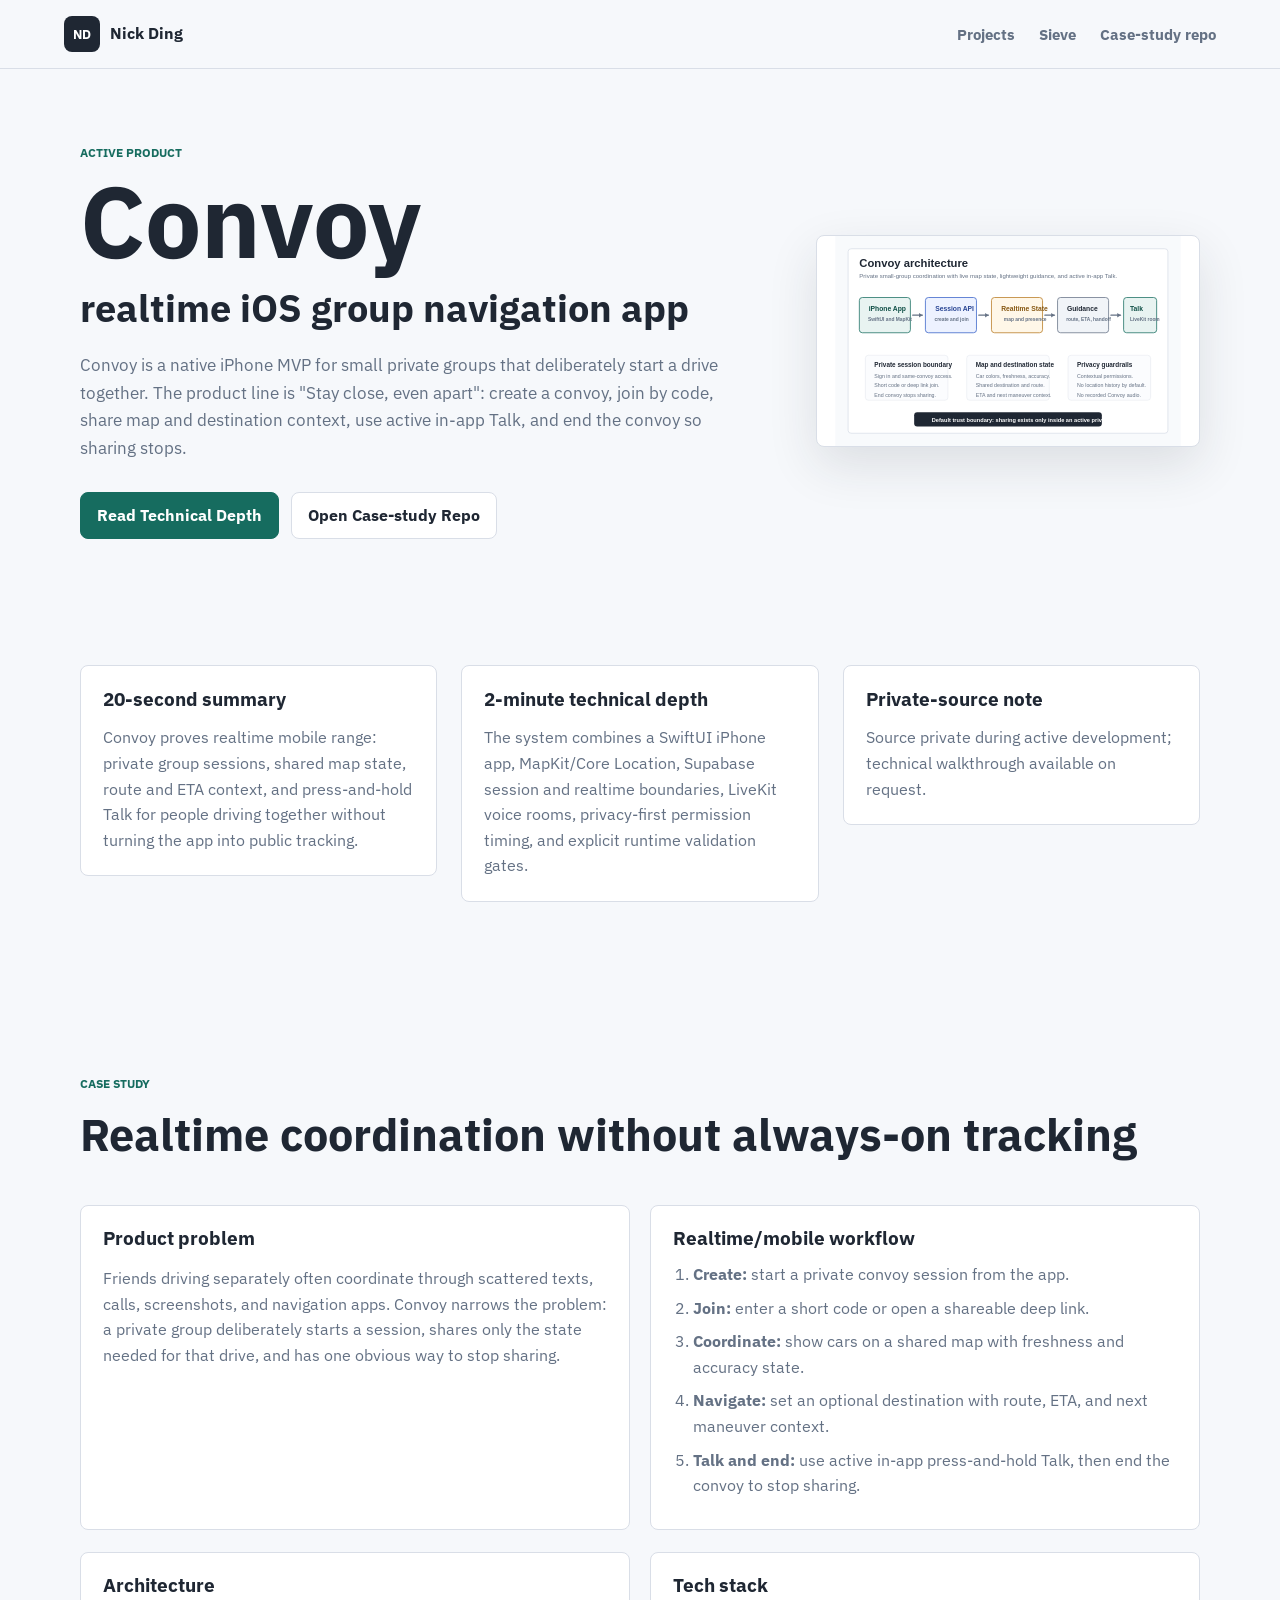
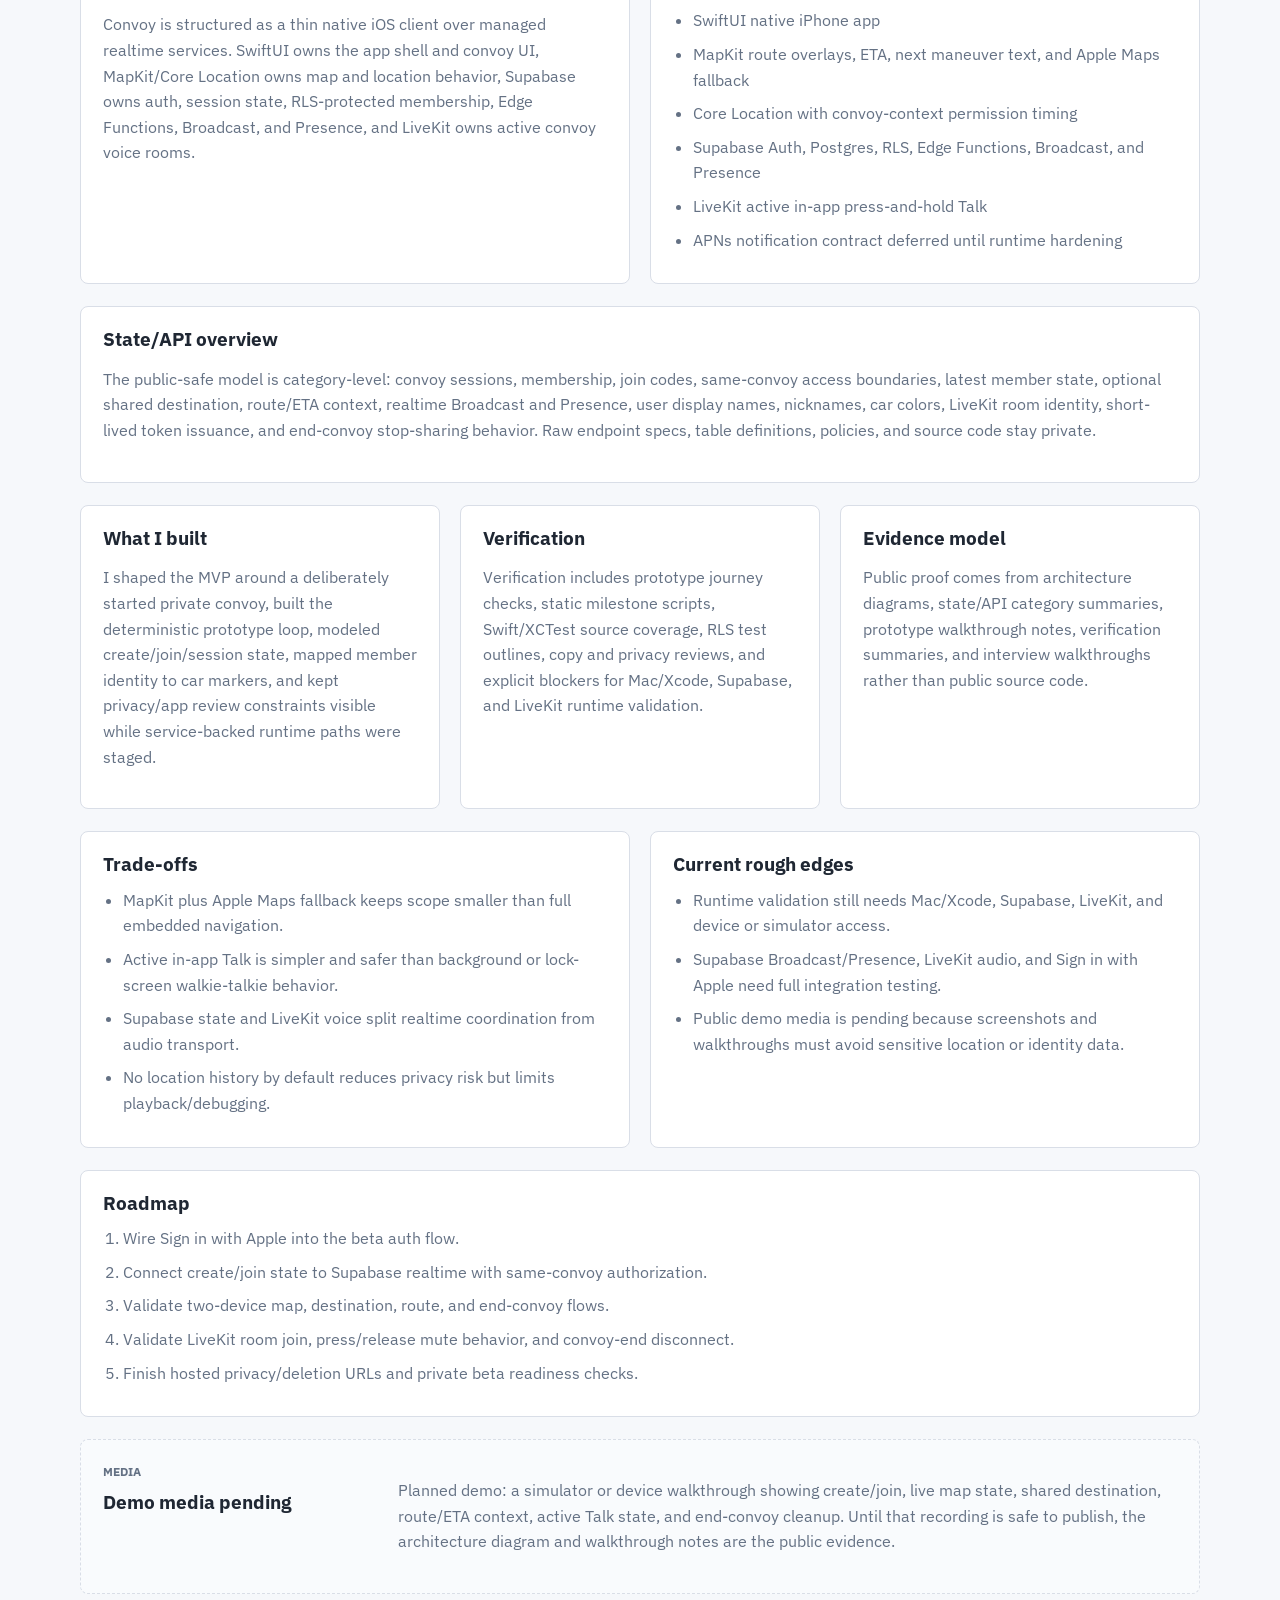
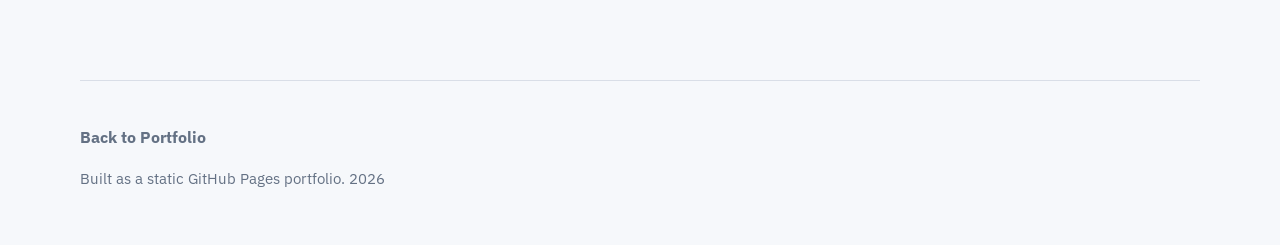
==== projects/convoy.html @ 4069b1a3 "docs: publish portfolio site" ====
<!doctype html>
<html lang="en">
  <head>
    <meta charset="utf-8">
    <meta name="viewport" content="width=device-width, initial-scale=1">
    <title>Convoy | Nick Ding</title>
    <meta
      name="description"
      content="Convoy case study: a realtime iOS group navigation app by Nick Ding."
    >
    <meta name="theme-color" content="#f6f8fb">
    <link rel="preconnect" href="https://fonts.googleapis.com">
    <link rel="preconnect" href="https://fonts.gstatic.com" crossorigin>
    <link href="https://fonts.googleapis.com/css2?family=IBM+Plex+Sans:wght@400;500;600;700;800&display=swap" rel="stylesheet">
    <link rel="stylesheet" href="../assets/styles.css">
  </head>
  <body>
    <a class="skip-link" href="#main-content">Skip to Main Content</a>
    <header class="site-header">
      <a class="brand" href="../index.html" aria-label="Nick Ding home">
        <span class="brand-mark">ND</span>
        <span>Nick Ding</span>
      </a>
      <nav class="site-nav" aria-label="Primary">
        <a href="../index.html#projects">Projects</a>
        <a href="sieve.html">Sieve</a>
        <a href="https://github.com/StickKB/convoy-readme">Case-study repo</a>
      </nav>
    </header>

    <main id="main-content">
      <section class="project-hero">
        <div>
          <p class="eyebrow">Active product</p>
          <h1>Convoy</h1>
          <p class="positioning">realtime iOS group navigation app</p>
          <p class="summary">
            Convoy is a native iPhone MVP for small private groups that deliberately
            start a drive together. The product line is "Stay close, even apart":
            create a convoy, join by code, share map and destination context, use
            active in-app Talk, and end the convoy so sharing stops.
          </p>
          <div class="intro-actions" aria-label="Convoy actions">
            <a class="button primary" href="#technical-depth">Read Technical Depth</a>
            <a class="button secondary" href="https://github.com/StickKB/convoy-readme">Open Case-study Repo</a>
          </div>
        </div>
        <img class="hero-diagram" src="../assets/convoy-architecture.svg" width="920" height="560" fetchpriority="high" alt="Convoy architecture diagram showing iPhone client, session backend, realtime state, MapKit guidance, LiveKit Talk, and privacy guardrails.">
      </section>

      <section class="section detail-grid" aria-label="Convoy overview">
        <article>
          <h2>20-second summary</h2>
          <p>
            Convoy proves realtime mobile range: private group sessions, shared map
            state, route and ETA context, and press-and-hold Talk for people driving
            together without turning the app into public tracking.
          </p>
        </article>
        <article>
          <h2>2-minute technical depth</h2>
          <p>
            The system combines a SwiftUI iPhone app, MapKit/Core Location,
            Supabase session and realtime boundaries, LiveKit voice rooms,
            privacy-first permission timing, and explicit runtime validation gates.
          </p>
        </article>
        <article>
          <h2>Private-source note</h2>
          <p>
            Source private during active development; technical walkthrough available on request.
          </p>
        </article>
      </section>

      <section id="technical-depth" class="section case-study" aria-labelledby="depth-title">
        <div class="section-heading">
          <p class="eyebrow">Case Study</p>
          <h2 id="depth-title">Realtime coordination without always-on tracking</h2>
        </div>

        <div class="case-grid two-column">
          <article class="case-panel">
            <h3>Product problem</h3>
            <p>
              Friends driving separately often coordinate through scattered texts,
              calls, screenshots, and navigation apps. Convoy narrows the problem:
              a private group deliberately starts a session, shares only the state
              needed for that drive, and has one obvious way to stop sharing.
            </p>
          </article>

          <article class="case-panel">
            <h3>Realtime/mobile workflow</h3>
            <ol class="step-list">
              <li><strong>Create:</strong> start a private convoy session from the app.</li>
              <li><strong>Join:</strong> enter a short code or open a shareable deep link.</li>
              <li><strong>Coordinate:</strong> show cars on a shared map with freshness and accuracy state.</li>
              <li><strong>Navigate:</strong> set an optional destination with route, ETA, and next maneuver context.</li>
              <li><strong>Talk and end:</strong> use active in-app press-and-hold Talk, then end the convoy to stop sharing.</li>
            </ol>
          </article>
        </div>

        <div class="case-grid two-column">
          <article class="case-panel">
            <h3>Architecture</h3>
            <p>
              Convoy is structured as a thin native iOS client over managed realtime
              services. SwiftUI owns the app shell and convoy UI, MapKit/Core
              Location owns map and location behavior, Supabase owns auth, session
              state, RLS-protected membership, Edge Functions, Broadcast, and
              Presence, and LiveKit owns active convoy voice rooms.
            </p>
          </article>

          <article class="case-panel">
            <h3>Tech stack</h3>
            <ul class="compact-list">
              <li>SwiftUI native iPhone app</li>
              <li>MapKit route overlays, ETA, next maneuver text, and Apple Maps fallback</li>
              <li>Core Location with convoy-context permission timing</li>
              <li>Supabase Auth, Postgres, RLS, Edge Functions, Broadcast, and Presence</li>
              <li>LiveKit active in-app press-and-hold Talk</li>
              <li>APNs notification contract deferred until runtime hardening</li>
            </ul>
          </article>
        </div>

        <article class="case-panel wide-panel">
          <h3>State/API overview</h3>
          <p>
            The public-safe model is category-level: convoy sessions, membership,
            join codes, same-convoy access boundaries, latest member state, optional
            shared destination, route/ETA context, realtime Broadcast and Presence,
            user display names, nicknames, car colors, LiveKit room identity,
            short-lived token issuance, and end-convoy stop-sharing behavior. Raw
            endpoint specs, table definitions, policies, and source code stay private.
          </p>
        </article>

        <div class="case-grid three-column">
          <article class="case-panel">
            <h3>What I built</h3>
            <p>
              I shaped the MVP around a deliberately started private convoy, built
              the deterministic prototype loop, modeled create/join/session state,
              mapped member identity to car markers, and kept privacy/app review
              constraints visible while service-backed runtime paths were staged.
            </p>
          </article>

          <article class="case-panel">
            <h3>Verification</h3>
            <p>
              Verification includes prototype journey checks, static milestone
              scripts, Swift/XCTest source coverage, RLS test outlines, copy and
              privacy reviews, and explicit blockers for Mac/Xcode, Supabase, and
              LiveKit runtime validation.
            </p>
          </article>

          <article class="case-panel">
            <h3>Evidence model</h3>
            <p>
              Public proof comes from architecture diagrams, state/API category
              summaries, prototype walkthrough notes, verification summaries, and
              interview walkthroughs rather than public source code.
            </p>
          </article>
        </div>

        <div class="case-grid two-column">
          <article class="case-panel">
            <h3>Trade-offs</h3>
            <ul class="compact-list">
              <li>MapKit plus Apple Maps fallback keeps scope smaller than full embedded navigation.</li>
              <li>Active in-app Talk is simpler and safer than background or lock-screen walkie-talkie behavior.</li>
              <li>Supabase state and LiveKit voice split realtime coordination from audio transport.</li>
              <li>No location history by default reduces privacy risk but limits playback/debugging.</li>
            </ul>
          </article>

          <article class="case-panel">
            <h3>Current rough edges</h3>
            <ul class="compact-list">
              <li>Runtime validation still needs Mac/Xcode, Supabase, LiveKit, and device or simulator access.</li>
              <li>Supabase Broadcast/Presence, LiveKit audio, and Sign in with Apple need full integration testing.</li>
              <li>Public demo media is pending because screenshots and walkthroughs must avoid sensitive location or identity data.</li>
            </ul>
          </article>
        </div>

        <article class="case-panel wide-panel">
          <h3>Roadmap</h3>
          <ol class="roadmap-list">
            <li>Wire Sign in with Apple into the beta auth flow.</li>
            <li>Connect create/join state to Supabase realtime with same-convoy authorization.</li>
            <li>Validate two-device map, destination, route, and end-convoy flows.</li>
            <li>Validate LiveKit room join, press/release mute behavior, and convoy-end disconnect.</li>
            <li>Finish hosted privacy/deletion URLs and private beta readiness checks.</li>
          </ol>
        </article>

        <article class="media-placeholder" aria-labelledby="convoy-media-title">
          <div>
            <p class="eyebrow">Media</p>
            <h3 id="convoy-media-title">Demo media pending</h3>
          </div>
          <p>
            Planned demo: a simulator or device walkthrough showing create/join,
            live map state, shared destination, route/ETA context, active Talk state,
            and end-convoy cleanup. Until that recording is safe to publish, the
            architecture diagram and walkthrough notes are the public evidence.
          </p>
        </article>
      </section>
    </main>

    <footer class="site-footer">
      <p><a class="text-link" href="../index.html">Back to Portfolio</a></p>
      <p class="footer-meta">Built as a static GitHub Pages portfolio. <span data-year></span></p>
    </footer>

    <script src="../assets/site.js"></script>
  </body>
</html>
---- assets/styles.css ----
:root {
  color-scheme: light;
  --ink: #1f2733;
  --muted: #647184;
  --line: #d9dee7;
  --panel: #ffffff;
  --surface: #f6f8fb;
  --accent: #166c5f;
  --accent-strong: #0e4e45;
  --finance: #b7791f;
  --ai: #355fc7;
  --shadow: 0 18px 50px rgba(31, 39, 51, 0.12);
}

* {
  box-sizing: border-box;
}

html {
  scroll-behavior: smooth;
  -webkit-text-size-adjust: 100%;
}

body {
  margin: 0;
  background: var(--surface);
  color: var(--ink);
  font-family:
    "IBM Plex Sans", Inter, ui-sans-serif, system-ui, -apple-system, BlinkMacSystemFont, "Segoe UI",
    sans-serif;
  line-height: 1.6;
  -webkit-tap-highlight-color: rgba(22, 108, 95, 0.18);
}

a {
  color: inherit;
  cursor: pointer;
  touch-action: manipulation;
}

img {
  display: block;
  max-width: 100%;
  height: auto;
}

.skip-link {
  position: fixed;
  top: 12px;
  left: 12px;
  z-index: 20;
  transform: translateY(-160%);
  padding: 10px 14px;
  background: var(--ink);
  color: #ffffff;
  border-radius: 8px;
  font-weight: 800;
  text-decoration: none;
}

.skip-link:focus-visible {
  transform: translateY(0);
}

:focus-visible {
  outline: 3px solid var(--accent);
  outline-offset: 4px;
}

[id] {
  scroll-margin-top: 96px;
}

.site-header {
  position: sticky;
  top: 0;
  z-index: 5;
  display: flex;
  align-items: center;
  justify-content: space-between;
  gap: 24px;
  padding: 16px clamp(20px, 5vw, 64px);
  background: rgba(246, 248, 251, 0.92);
  border-bottom: 1px solid var(--line);
  backdrop-filter: blur(14px);
}

.brand {
  display: inline-flex;
  align-items: center;
  gap: 10px;
  font-weight: 800;
  text-decoration: none;
}

.brand-mark {
  display: grid;
  place-items: center;
  width: 36px;
  height: 36px;
  border-radius: 8px;
  background: var(--ink);
  color: #ffffff;
  font-size: 0.82rem;
  letter-spacing: 0;
}

.site-nav {
  display: flex;
  align-items: center;
  gap: clamp(12px, 3vw, 24px);
  color: var(--muted);
  font-size: 0.95rem;
}

.site-nav a,
.text-link {
  text-decoration: none;
  font-weight: 700;
}

.site-nav a:hover,
.text-link:hover,
.button.secondary:hover {
  color: var(--accent);
}

main {
  width: min(1120px, calc(100% - 32px));
  margin: 0 auto;
}

.intro,
.project-hero {
  display: grid;
  grid-template-columns: minmax(0, 1.4fr) minmax(280px, 0.8fr);
  gap: clamp(28px, 5vw, 64px);
  align-items: center;
  padding: clamp(42px, 7vw, 74px) 0 clamp(34px, 6vw, 58px);
}

.project-hero {
  min-height: auto;
  padding-bottom: 40px;
}

.eyebrow {
  margin: 0 0 10px;
  color: var(--accent);
  font-size: 0.78rem;
  font-weight: 800;
  letter-spacing: 0;
  text-transform: uppercase;
}

h1,
h2,
h3,
p {
  overflow-wrap: anywhere;
}

h1 {
  margin: 0;
  font-size: clamp(3rem, 8vw, 6.25rem);
  line-height: 0.95;
  letter-spacing: 0;
  text-wrap: balance;
}

h2 {
  margin: 0;
  font-size: clamp(1.7rem, 3.5vw, 2.8rem);
  line-height: 1.1;
  letter-spacing: 0;
  text-wrap: balance;
}

h3 {
  margin: 12px 0 4px;
  font-size: 1.7rem;
  line-height: 1.15;
  letter-spacing: 0;
}

.positioning {
  max-width: 780px;
  margin: 18px 0 0;
  font-size: clamp(1.35rem, 3vw, 2.35rem);
  line-height: 1.15;
  font-weight: 780;
}

.summary {
  max-width: 760px;
  margin: 22px 0 0;
  color: var(--muted);
  font-size: 1.08rem;
  text-wrap: pretty;
}

.intro-actions {
  display: flex;
  flex-wrap: wrap;
  gap: 12px;
  margin-top: 30px;
}

.button {
  display: inline-flex;
  align-items: center;
  justify-content: center;
  min-height: 44px;
  padding: 10px 16px;
  border: 1px solid var(--line);
  border-radius: 8px;
  text-decoration: none;
  font-weight: 800;
  transition:
    background-color 180ms ease,
    border-color 180ms ease,
    color 180ms ease,
    box-shadow 180ms ease;
}

.button.primary {
  background: var(--accent);
  border-color: var(--accent);
  color: #ffffff;
}

.button.primary:hover {
  background: var(--accent-strong);
}

.button.secondary {
  background: #ffffff;
}

.button.secondary:hover {
  border-color: var(--accent);
  box-shadow: 0 8px 20px rgba(31, 39, 51, 0.08);
}

.signal-panel {
  display: grid;
  gap: 14px;
  padding: 18px;
  background: var(--panel);
  border: 1px solid var(--line);
  border-radius: 8px;
  box-shadow: var(--shadow);
}

.signal-panel > div {
  padding: 16px;
  border: 1px solid var(--line);
  border-radius: 8px;
  background: #fbfcfe;
}

.metric {
  display: block;
  font-size: 2rem;
  font-weight: 850;
  line-height: 1;
  font-variant-numeric: tabular-nums;
}

.metric-label {
  display: block;
  margin-top: 6px;
  color: var(--muted);
  font-weight: 700;
}

.section {
  padding: clamp(48px, 8vw, 86px) 0;
}

.section-heading {
  display: grid;
  gap: 6px;
  margin-bottom: 24px;
}

.project-grid {
  display: grid;
  grid-template-columns: repeat(2, minmax(0, 1fr));
  gap: 20px;
}

.project-card {
  overflow: hidden;
  background: var(--panel);
  border: 1px solid var(--line);
  border-radius: 8px;
  box-shadow: 0 12px 32px rgba(31, 39, 51, 0.08);
}

.project-media {
  min-height: 245px;
  display: grid;
  place-items: center;
  padding: 20px;
  background: #eef3f4;
  border-bottom: 1px solid var(--line);
}

.project-media img,
.hero-diagram {
  aspect-ratio: 760 / 420;
}

.project-body {
  padding: 22px;
}

.status-row {
  display: flex;
  flex-wrap: wrap;
  gap: 8px;
  align-items: center;
  color: var(--muted);
  font-size: 0.86rem;
  font-weight: 800;
}

.status {
  color: var(--accent-strong);
}

.project-tagline {
  margin: 0 0 12px;
  color: var(--muted);
  font-weight: 750;
}

.project-body p:not(.project-tagline) {
  margin: 0 0 18px;
  color: var(--muted);
}

.proof-strip,
.detail-grid {
  display: grid;
  grid-template-columns: 0.9fr 1.1fr;
  gap: 24px;
  align-items: start;
}

.proof-list,
.detail-grid article {
  margin: 0;
  padding: 22px;
  background: var(--panel);
  border: 1px solid var(--line);
  border-radius: 8px;
}

.proof-list {
  display: grid;
  grid-template-columns: repeat(2, minmax(0, 1fr));
  gap: 10px 24px;
  list-style-position: inside;
}

.detail-grid {
  grid-template-columns: repeat(3, minmax(0, 1fr));
}

.detail-grid h2 {
  font-size: 1.2rem;
}

.detail-grid p {
  margin-bottom: 0;
  color: var(--muted);
}

.case-study {
  display: grid;
  gap: 22px;
}

.case-grid {
  display: grid;
  gap: 20px;
}

.case-grid.two-column {
  grid-template-columns: repeat(2, minmax(0, 1fr));
}

.case-grid.three-column {
  grid-template-columns: repeat(3, minmax(0, 1fr));
}

.case-panel,
.media-placeholder {
  padding: 22px;
  background: var(--panel);
  border: 1px solid var(--line);
  border-radius: 8px;
}

.case-panel h3,
.media-placeholder h3 {
  margin-top: 0;
  font-size: 1.18rem;
}

.case-panel p,
.media-placeholder p,
.compact-list,
.step-list,
.roadmap-list {
  color: var(--muted);
}

.wide-panel {
  max-width: none;
}

.compact-list,
.step-list,
.roadmap-list {
  margin: 12px 0 0;
  padding-left: 20px;
}

.compact-list li,
.step-list li,
.roadmap-list li {
  margin: 8px 0;
}

.media-placeholder {
  display: grid;
  grid-template-columns: minmax(160px, 0.35fr) minmax(0, 1fr);
  gap: 22px;
  align-items: start;
  background: #f9fbfd;
  border-style: dashed;
}

.hero-diagram {
  width: 100%;
  background: #ffffff;
  border: 1px solid var(--line);
  border-radius: 8px;
  box-shadow: var(--shadow);
}

.site-footer {
  width: min(1120px, calc(100% - 32px));
  margin: 0 auto;
  padding: 28px 0 40px;
  color: var(--muted);
  border-top: 1px solid var(--line);
}

.footer-meta {
  margin-top: 4px;
  font-size: 0.92rem;
}

@media (max-width: 820px) {
  .site-header {
    align-items: flex-start;
    flex-direction: column;
  }

  .site-nav {
    width: 100%;
    justify-content: space-between;
  }

  .intro,
  .project-hero,
  .proof-strip,
  .detail-grid,
  .case-grid.two-column,
  .case-grid.three-column,
  .media-placeholder,
  .project-grid {
    grid-template-columns: 1fr;
  }

  .signal-panel {
    display: none;
  }

  .proof-list {
    grid-template-columns: 1fr;
  }
}

@media (max-width: 460px) {
  main,
  .site-footer {
    width: min(100% - 24px, 1120px);
  }

  .site-nav {
    flex-wrap: wrap;
    justify-content: flex-start;
  }

  .button {
    width: 100%;
  }
}

@media (prefers-reduced-motion: reduce) {
  html {
    scroll-behavior: auto;
  }

  *,
  *::before,
  *::after {
    animation-duration: 0.01ms !important;
    animation-iteration-count: 1 !important;
    scroll-behavior: auto !important;
    transition-duration: 0.01ms !important;
  }
}
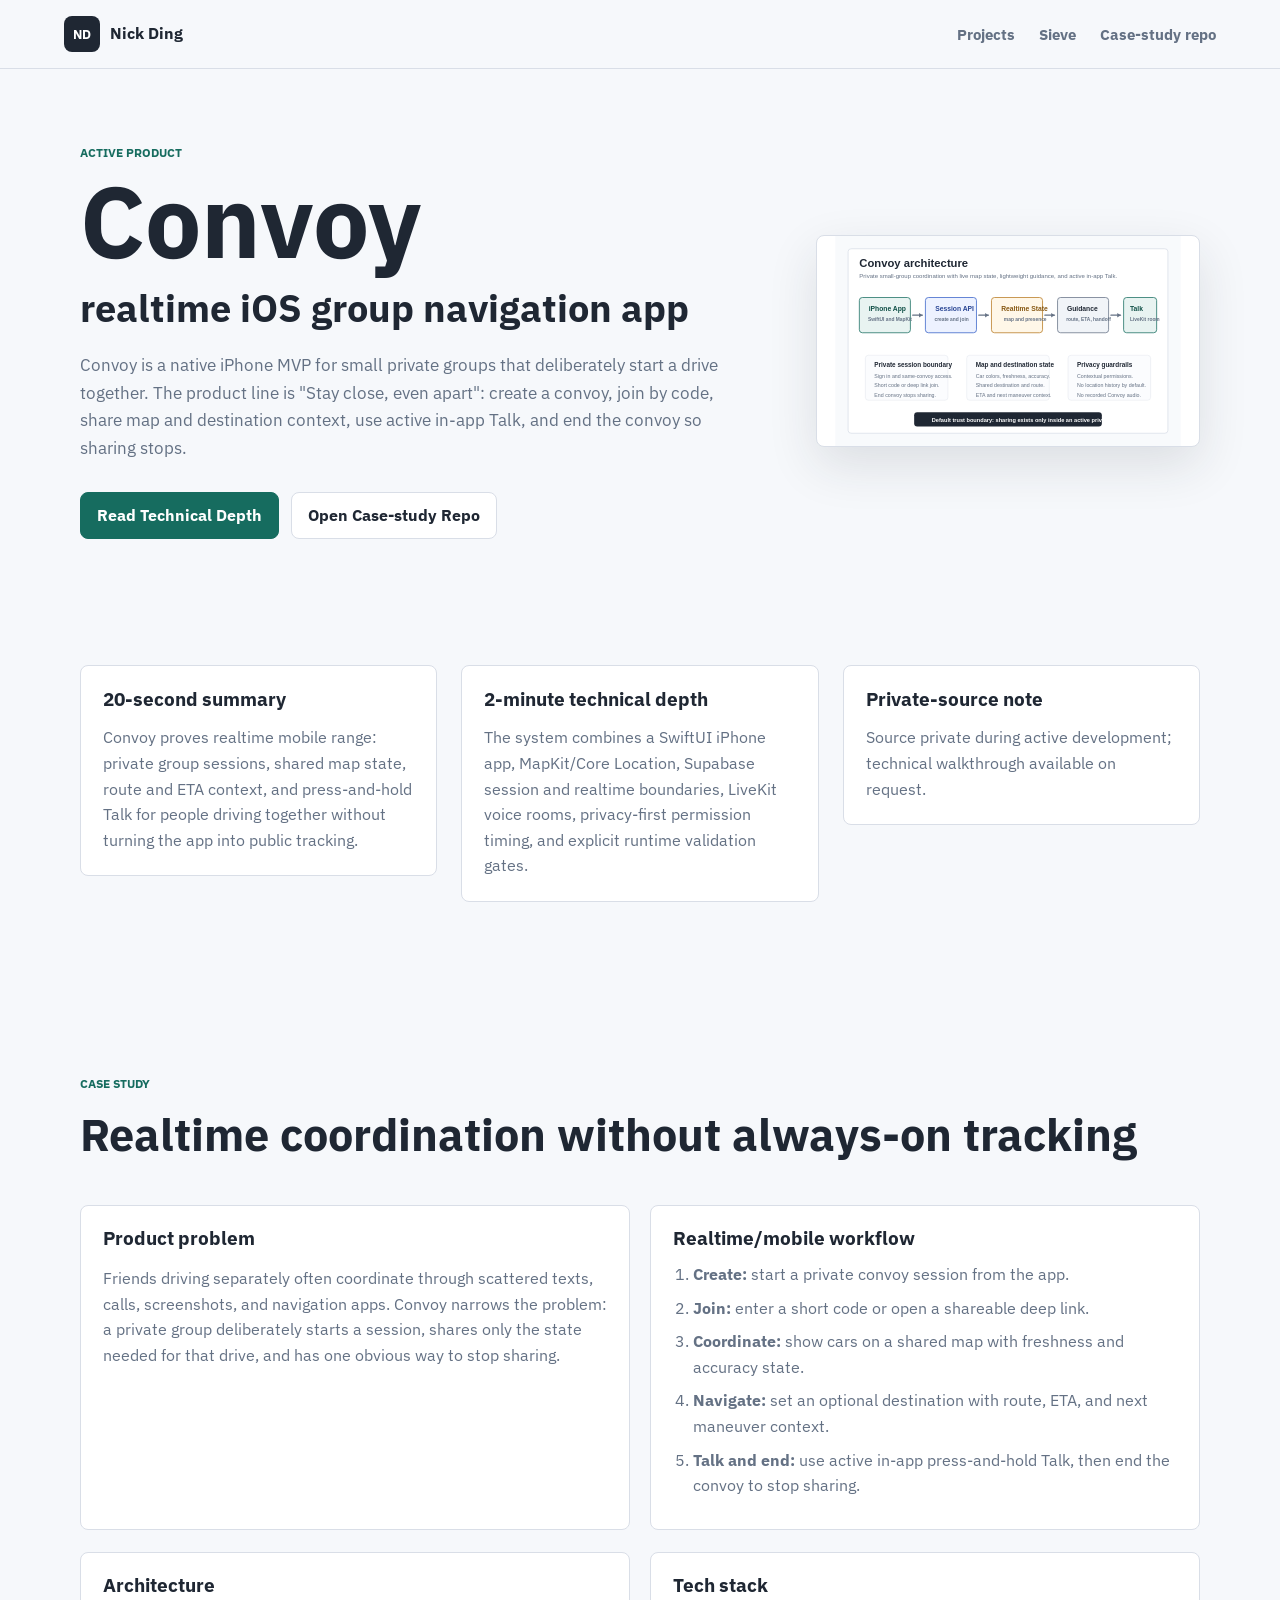
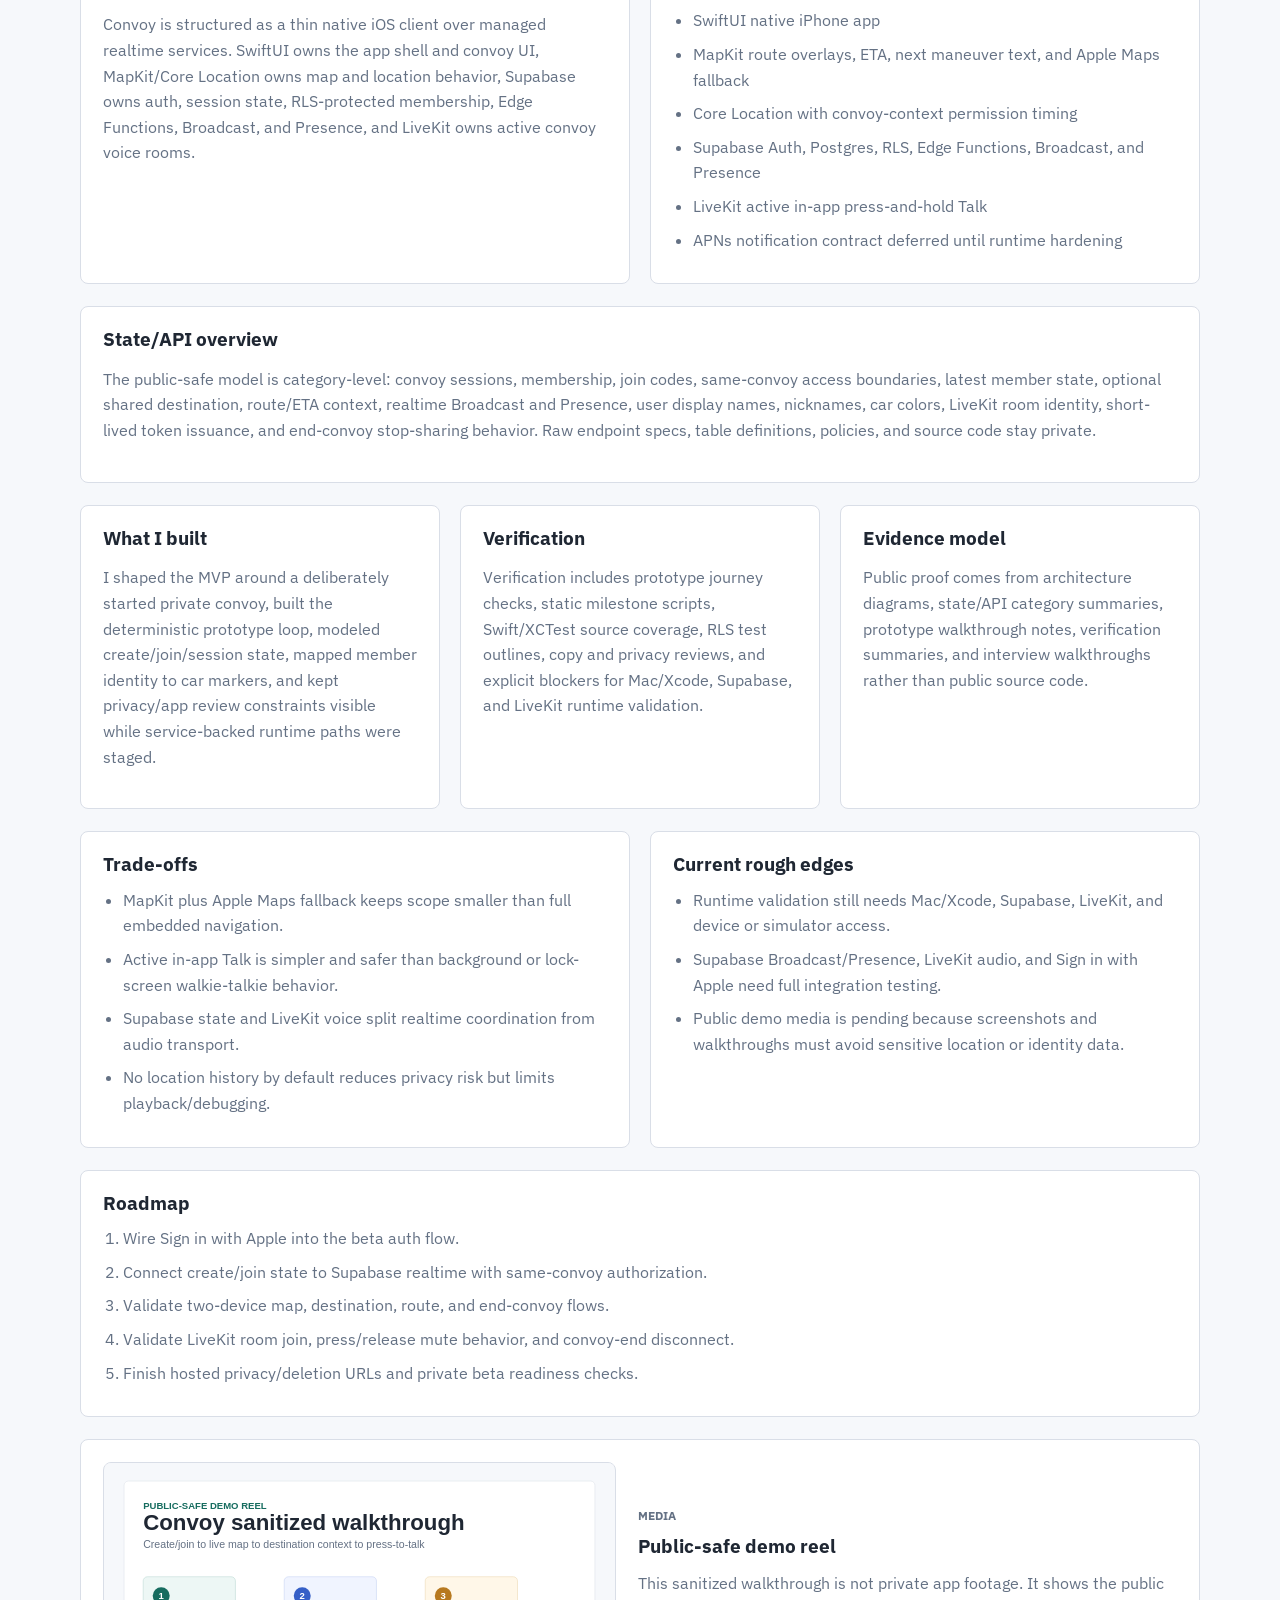
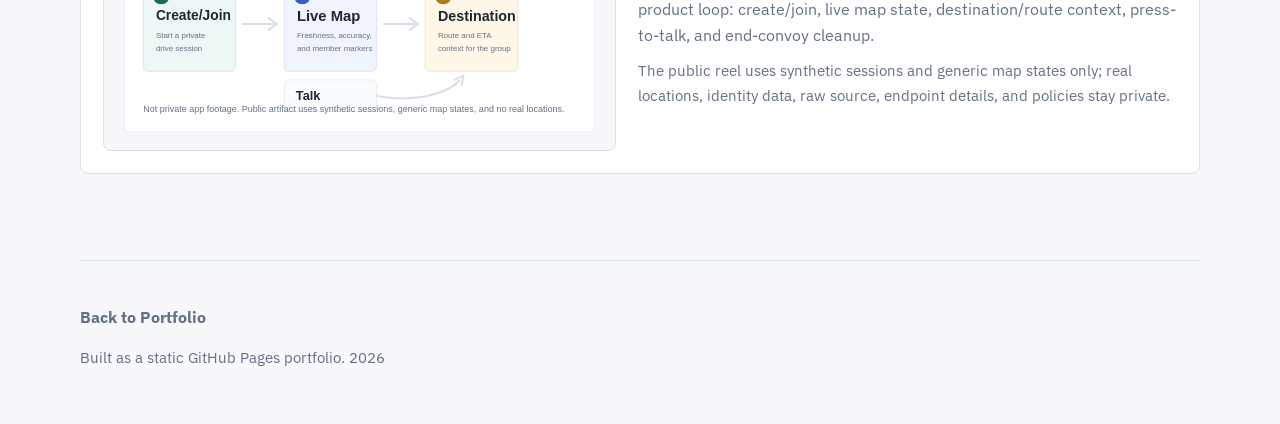
==== commit a5e47da1: "docs: add sanitized demo media" ====
--- a/projects/convoy.html
+++ b/projects/convoy.html
@@ -202,17 +202,24 @@
           </ol>
         </article>
 
-        <article class="media-placeholder" aria-labelledby="convoy-media-title">
-          <div>
+        <article class="media-placeholder media-reel" aria-labelledby="convoy-media-title">
+          <div class="media-reel-visual">
+            <img src="../assets/media/convoy-demo-reel.svg" width="960" height="540" loading="lazy" alt="Convoy sanitized walkthrough storyboard showing create/join, live map, destination/route context, and press-to-talk.">
+          </div>
+          <div class="media-reel-content">
             <p class="eyebrow">Media</p>
-            <h3 id="convoy-media-title">Demo media pending</h3>
+            <h3 id="convoy-media-title">Public-safe demo reel</h3>
+            <p>
+              This sanitized walkthrough is not private app footage. It shows the
+              public product loop: create/join, live map state, destination/route
+              context, press-to-talk, and end-convoy cleanup.
+            </p>
+            <p class="media-note">
+              The public reel uses synthetic sessions and generic map states only;
+              real locations, identity data, raw source, endpoint details, and
+              policies stay private.
+            </p>
           </div>
-          <p>
-            Planned demo: a simulator or device walkthrough showing create/join,
-            live map state, shared destination, route/ETA context, active Talk state,
-            and end-convoy cleanup. Until that recording is safe to publish, the
-            architecture diagram and walkthrough notes are the public evidence.
-          </p>
         </article>
       </section>
     </main>
--- a/assets/styles.css
+++ b/assets/styles.css
@@ -444,6 +444,35 @@
   border-style: dashed;
 }
 
+.media-reel {
+  grid-template-columns: minmax(260px, 0.95fr) minmax(0, 1fr);
+  align-items: center;
+  background: #ffffff;
+  border-style: solid;
+}
+
+.media-reel-visual img {
+  width: 100%;
+  aspect-ratio: 16 / 9;
+  object-fit: contain;
+  background: #f6f8fb;
+  border: 1px solid var(--line);
+  border-radius: 8px;
+}
+
+.media-reel-content {
+  display: grid;
+  gap: 10px;
+}
+
+.media-reel-content p {
+  margin: 0;
+}
+
+.media-note {
+  font-size: 0.95rem;
+}
+
 .hero-diagram {
   width: 100%;
   background: #ffffff;
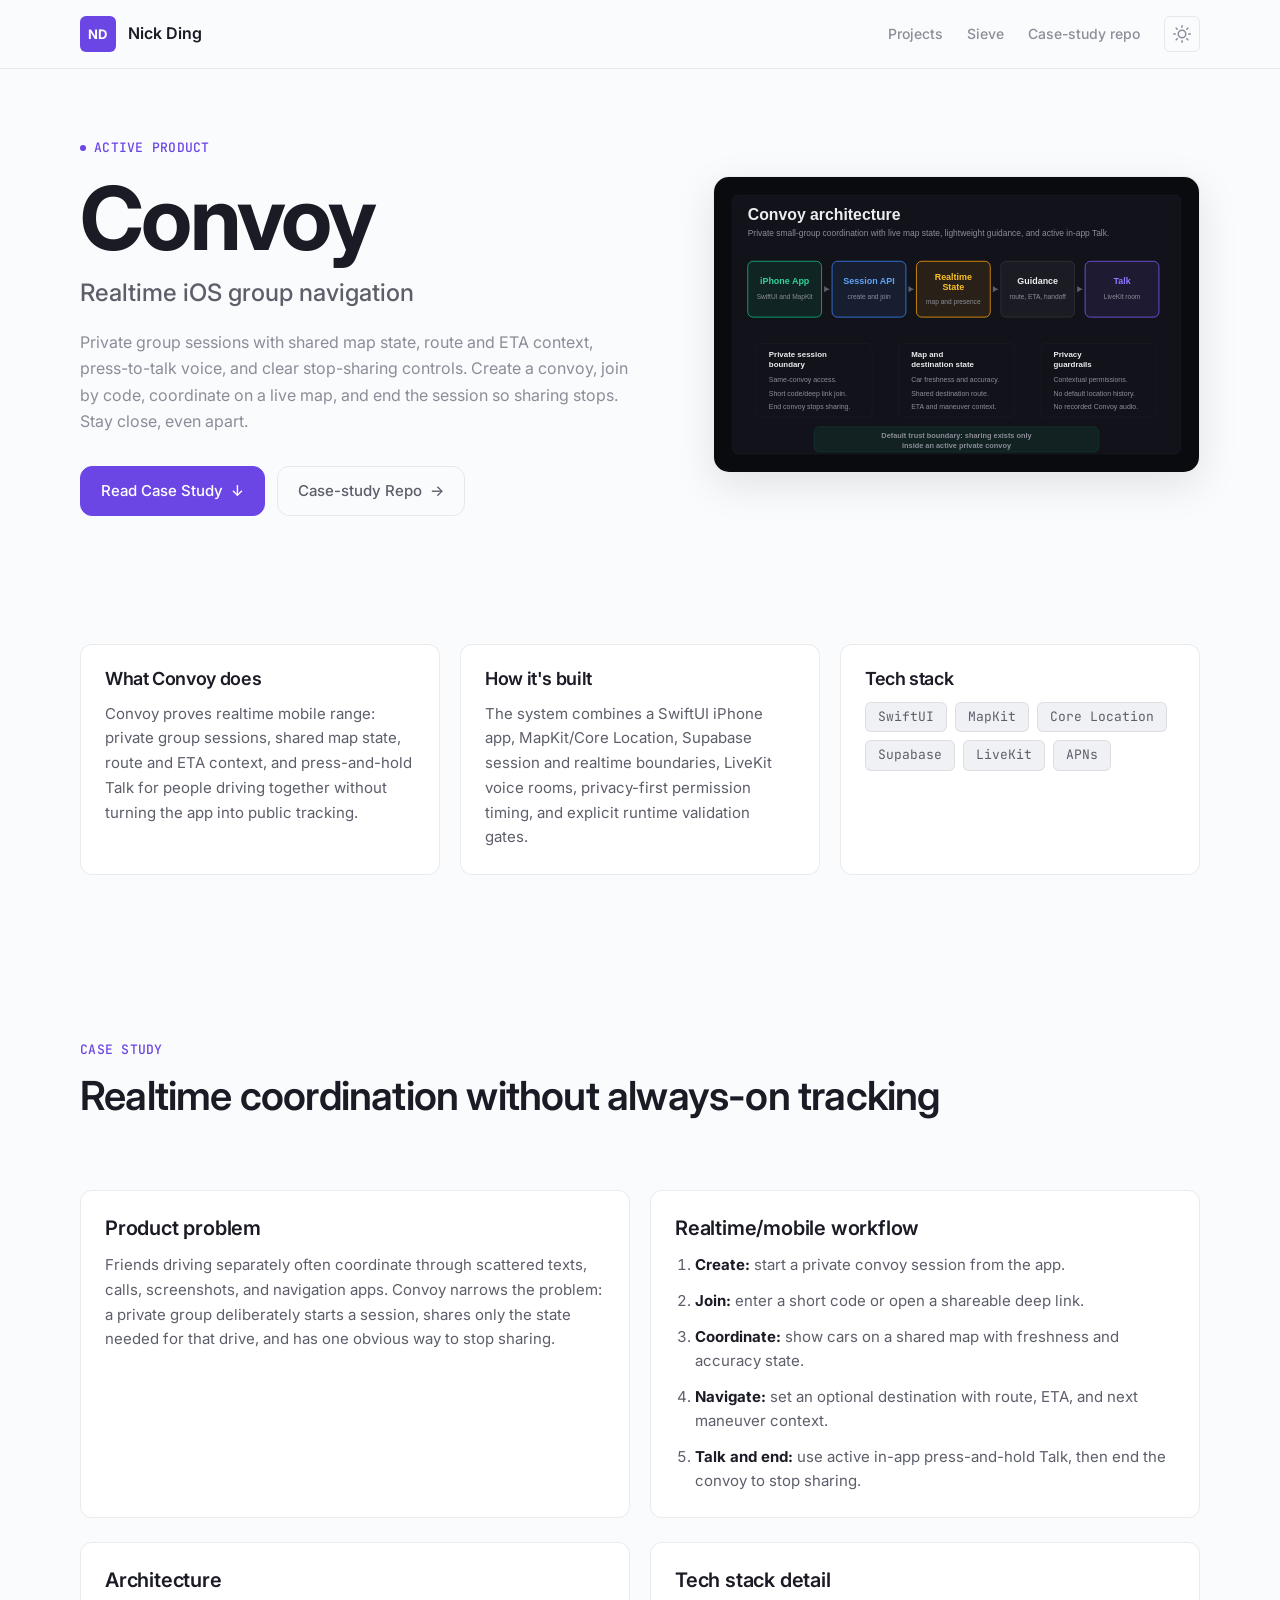
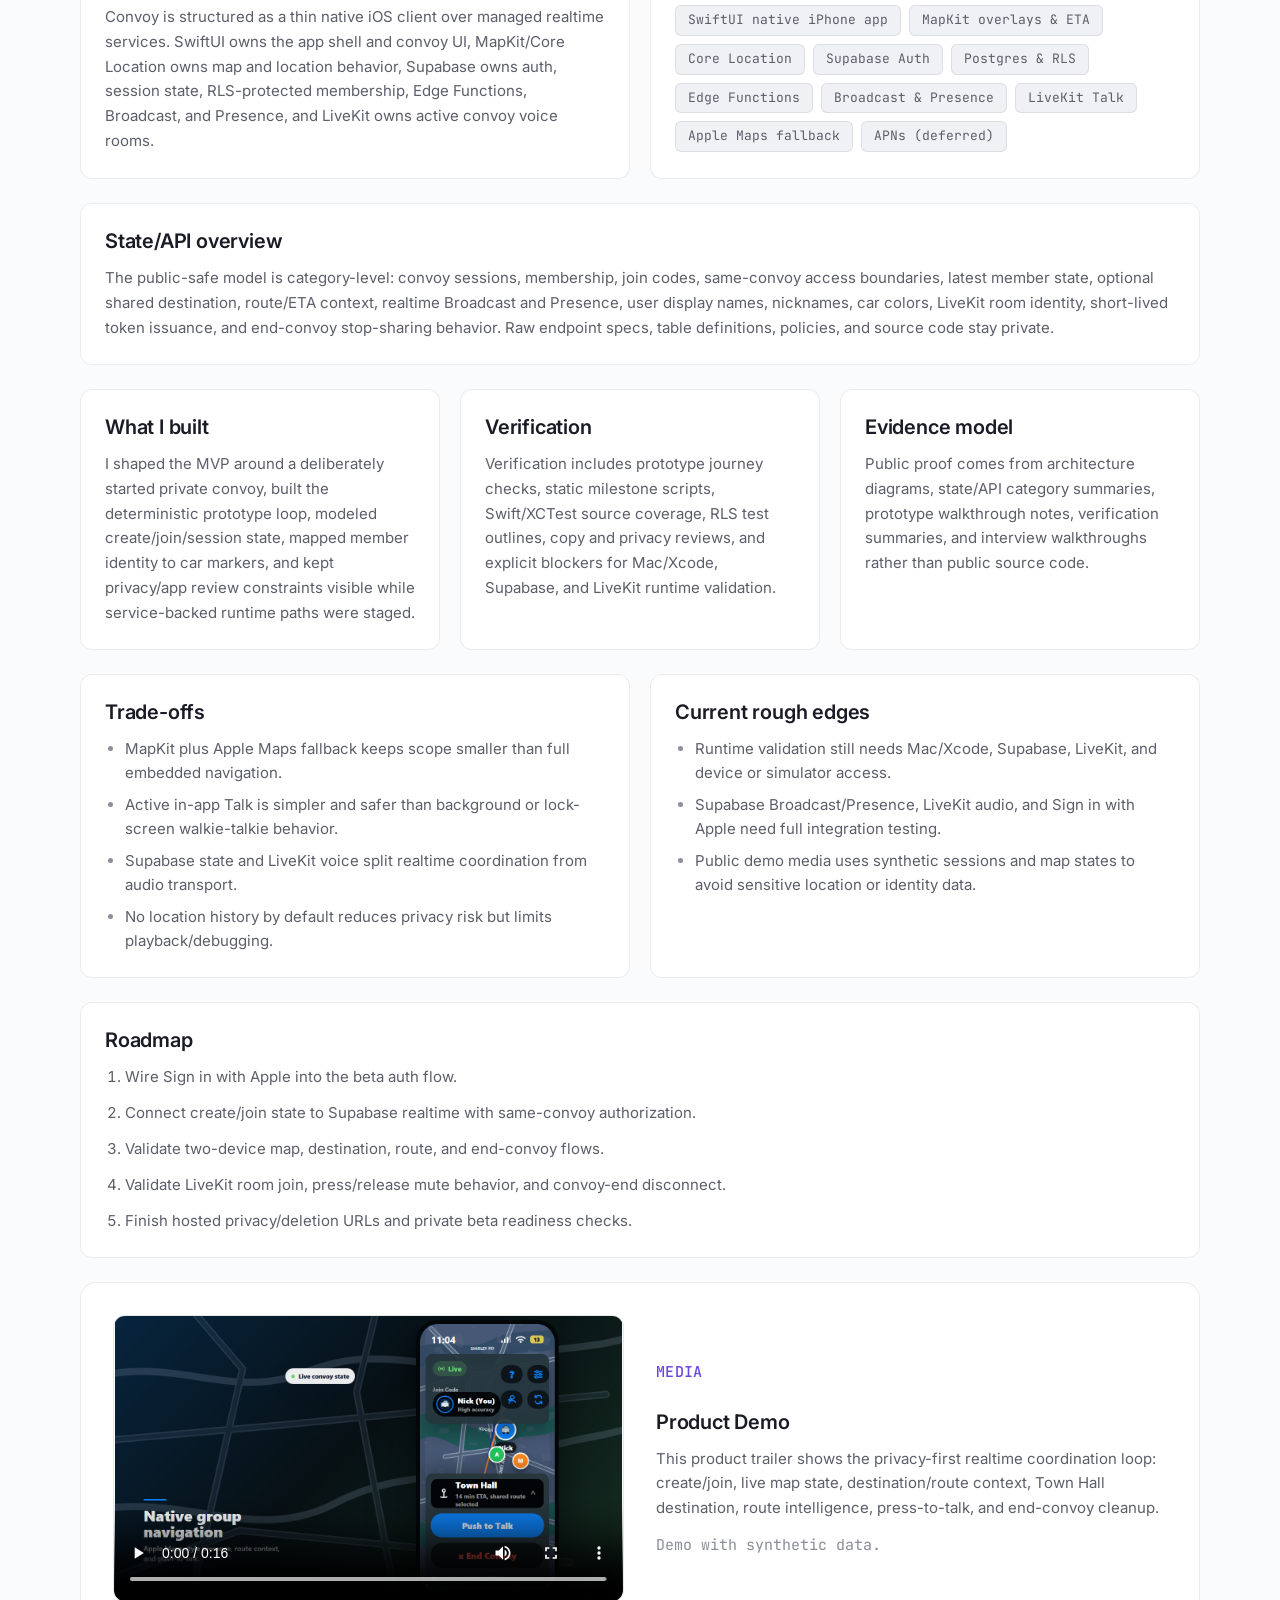
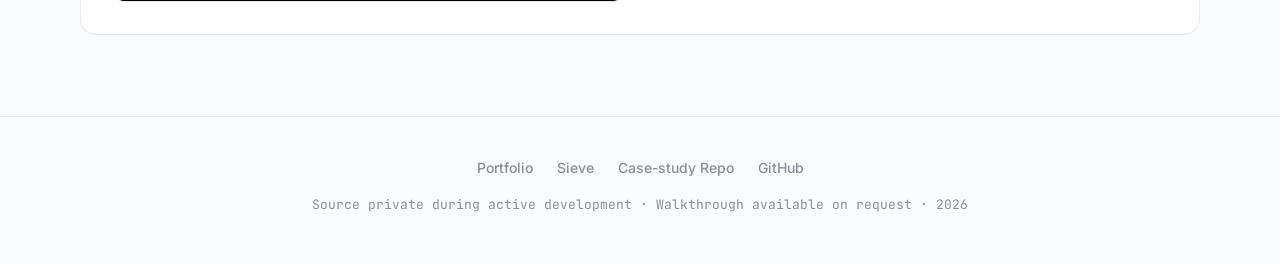
==== commit 8741eecd: "publish refreshed portfolio site" ====
--- a/projects/convoy.html
+++ b/projects/convoy.html
@@ -8,79 +8,96 @@
       name="description"
       content="Convoy case study: a realtime iOS group navigation app by Nick Ding."
     >
-    <meta name="theme-color" content="#f6f8fb">
+    <meta name="theme-color" content="#0A0B0F">
+    <link rel="icon" href="../assets/favicon.svg" type="image/svg+xml">
     <link rel="preconnect" href="https://fonts.googleapis.com">
     <link rel="preconnect" href="https://fonts.gstatic.com" crossorigin>
-    <link href="https://fonts.googleapis.com/css2?family=IBM+Plex+Sans:wght@400;500;600;700;800&display=swap" rel="stylesheet">
+    <link href="https://fonts.googleapis.com/css2?family=Inter:wght@400;500;600;700&family=JetBrains+Mono:wght@400;500&display=swap" rel="stylesheet">
     <link rel="stylesheet" href="../assets/styles.css">
   </head>
   <body>
     <a class="skip-link" href="#main-content">Skip to Main Content</a>
-    <header class="site-header">
-      <a class="brand" href="../index.html" aria-label="Nick Ding home">
-        <span class="brand-mark">ND</span>
-        <span>Nick Ding</span>
-      </a>
-      <nav class="site-nav" aria-label="Primary">
-        <a href="../index.html#projects">Projects</a>
-        <a href="sieve.html">Sieve</a>
-        <a href="https://github.com/StickKB/convoy-readme">Case-study repo</a>
-      </nav>
+
+    <header class="site-header" id="site-header">
+      <div class="header-inner">
+        <a class="brand" href="../index.html" aria-label="Nick Ding home">
+          <span class="brand-mark">ND</span>
+          <span>Nick Ding</span>
+        </a>
+        <nav class="site-nav" aria-label="Primary">
+          <a href="../index.html#projects">Projects</a>
+          <a href="sieve.html">Sieve</a>
+          <a href="https://github.com/StickKB/convoy-readme" target="_blank" rel="noopener">Case-study repo</a>
+          <button class="theme-toggle" id="theme-toggle" type="button" aria-label="Toggle dark/light mode">
+            <svg class="icon-moon" xmlns="http://www.w3.org/2000/svg" viewBox="0 0 24 24" fill="none" stroke="currentColor" stroke-width="2" stroke-linecap="round" stroke-linejoin="round"><path d="M21 12.79A9 9 0 1 1 11.21 3 7 7 0 0 0 21 12.79z"/></svg>
+            <svg class="icon-sun" xmlns="http://www.w3.org/2000/svg" viewBox="0 0 24 24" fill="none" stroke="currentColor" stroke-width="2" stroke-linecap="round" stroke-linejoin="round"><circle cx="12" cy="12" r="5"/><line x1="12" y1="1" x2="12" y2="3"/><line x1="12" y1="21" x2="12" y2="23"/><line x1="4.22" y1="4.22" x2="5.64" y2="5.64"/><line x1="18.36" y1="18.36" x2="19.78" y2="19.78"/><line x1="1" y1="12" x2="3" y2="12"/><line x1="21" y1="12" x2="23" y2="12"/><line x1="4.22" y1="19.78" x2="5.64" y2="18.36"/><line x1="18.36" y1="5.64" x2="19.78" y2="4.22"/></svg>
+          </button>
+        </nav>
+      </div>
     </header>
 
     <main id="main-content">
-      <section class="project-hero">
-        <div>
-          <p class="eyebrow">Active product</p>
-          <h1>Convoy</h1>
-          <p class="positioning">realtime iOS group navigation app</p>
-          <p class="summary">
-            Convoy is a native iPhone MVP for small private groups that deliberately
-            start a drive together. The product line is "Stay close, even apart":
-            create a convoy, join by code, share map and destination context, use
-            active in-app Talk, and end the convoy so sharing stops.
-          </p>
-          <div class="intro-actions" aria-label="Convoy actions">
-            <a class="button primary" href="#technical-depth">Read Technical Depth</a>
-            <a class="button secondary" href="https://github.com/StickKB/convoy-readme">Open Case-study Repo</a>
+      <section class="project-hero container" aria-labelledby="hero-title">
+        <div class="project-hero-content">
+          <p class="eyebrow"><span class="tag-dot" aria-hidden="true"></span> Active product</p>
+          <h1 id="hero-title" class="reveal">Convoy</h1>
+          <p class="positioning reveal reveal-delay-1">Realtime iOS group navigation</p>
+          <p class="summary reveal reveal-delay-2">
+            Private group sessions with shared map state, route and ETA
+            context, press-to-talk voice, and clear stop-sharing controls.
+            Create a convoy, join by code, coordinate on a live map, and end
+            the session so sharing stops. Stay close, even apart.
+          </p>
+          <div class="project-hero-actions reveal reveal-delay-3">
+            <a class="btn btn-primary" href="#technical-depth">
+              Read Case Study <span class="arrow" aria-hidden="true">↓</span>
+            </a>
+            <a class="btn btn-ghost" href="https://github.com/StickKB/convoy-readme" target="_blank" rel="noopener">
+              Case-study Repo <span class="arrow" aria-hidden="true">→</span>
+            </a>
           </div>
         </div>
         <img class="hero-diagram" src="../assets/convoy-architecture.svg" width="920" height="560" fetchpriority="high" alt="Convoy architecture diagram showing iPhone client, session backend, realtime state, MapKit guidance, LiveKit Talk, and privacy guardrails.">
       </section>
 
-      <section class="section detail-grid" aria-label="Convoy overview">
-        <article>
-          <h2>20-second summary</h2>
+      <section class="section container detail-grid" aria-label="Convoy overview">
+        <article class="detail-card reveal">
+          <h2>What Convoy does</h2>
           <p>
             Convoy proves realtime mobile range: private group sessions, shared map
             state, route and ETA context, and press-and-hold Talk for people driving
             together without turning the app into public tracking.
           </p>
         </article>
-        <article>
-          <h2>2-minute technical depth</h2>
+        <article class="detail-card reveal reveal-delay-1">
+          <h2>How it's built</h2>
           <p>
             The system combines a SwiftUI iPhone app, MapKit/Core Location,
             Supabase session and realtime boundaries, LiveKit voice rooms,
             privacy-first permission timing, and explicit runtime validation gates.
           </p>
         </article>
-        <article>
-          <h2>Private-source note</h2>
-          <p>
-            Source private during active development; technical walkthrough available on request.
-          </p>
+        <article class="detail-card reveal reveal-delay-2">
+          <h2>Tech stack</h2>
+          <div class="tech-tags">
+            <span class="tech-tag">SwiftUI</span>
+            <span class="tech-tag">MapKit</span>
+            <span class="tech-tag">Core Location</span>
+            <span class="tech-tag">Supabase</span>
+            <span class="tech-tag">LiveKit</span>
+            <span class="tech-tag">APNs</span>
+          </div>
         </article>
       </section>
 
-      <section id="technical-depth" class="section case-study" aria-labelledby="depth-title">
-        <div class="section-heading">
+      <section id="technical-depth" class="section container case-study" aria-labelledby="depth-title">
+        <div class="section-header reveal">
           <p class="eyebrow">Case Study</p>
           <h2 id="depth-title">Realtime coordination without always-on tracking</h2>
         </div>
 
-        <div class="case-grid two-column">
-          <article class="case-panel">
+        <div class="case-grid two-col">
+          <article class="case-panel reveal">
             <h3>Product problem</h3>
             <p>
               Friends driving separately often coordinate through scattered texts,
@@ -90,7 +107,7 @@
             </p>
           </article>
 
-          <article class="case-panel">
+          <article class="case-panel reveal reveal-delay-1">
             <h3>Realtime/mobile workflow</h3>
             <ol class="step-list">
               <li><strong>Create:</strong> start a private convoy session from the app.</li>
@@ -102,8 +119,8 @@
           </article>
         </div>
 
-        <div class="case-grid two-column">
-          <article class="case-panel">
+        <div class="case-grid two-col">
+          <article class="case-panel reveal">
             <h3>Architecture</h3>
             <p>
               Convoy is structured as a thin native iOS client over managed realtime
@@ -114,20 +131,24 @@
             </p>
           </article>
 
-          <article class="case-panel">
-            <h3>Tech stack</h3>
-            <ul class="compact-list">
-              <li>SwiftUI native iPhone app</li>
-              <li>MapKit route overlays, ETA, next maneuver text, and Apple Maps fallback</li>
-              <li>Core Location with convoy-context permission timing</li>
-              <li>Supabase Auth, Postgres, RLS, Edge Functions, Broadcast, and Presence</li>
-              <li>LiveKit active in-app press-and-hold Talk</li>
-              <li>APNs notification contract deferred until runtime hardening</li>
-            </ul>
-          </article>
-        </div>
-
-        <article class="case-panel wide-panel">
+          <article class="case-panel reveal reveal-delay-1">
+            <h3>Tech stack detail</h3>
+            <div class="tech-tags">
+              <span class="tech-tag">SwiftUI native iPhone app</span>
+              <span class="tech-tag">MapKit overlays &amp; ETA</span>
+              <span class="tech-tag">Core Location</span>
+              <span class="tech-tag">Supabase Auth</span>
+              <span class="tech-tag">Postgres &amp; RLS</span>
+              <span class="tech-tag">Edge Functions</span>
+              <span class="tech-tag">Broadcast &amp; Presence</span>
+              <span class="tech-tag">LiveKit Talk</span>
+              <span class="tech-tag">Apple Maps fallback</span>
+              <span class="tech-tag">APNs (deferred)</span>
+            </div>
+          </article>
+        </div>
+
+        <article class="case-panel wide reveal">
           <h3>State/API overview</h3>
           <p>
             The public-safe model is category-level: convoy sessions, membership,
@@ -139,8 +160,8 @@
           </p>
         </article>
 
-        <div class="case-grid three-column">
-          <article class="case-panel">
+        <div class="case-grid three-col">
+          <article class="case-panel reveal">
             <h3>What I built</h3>
             <p>
               I shaped the MVP around a deliberately started private convoy, built
@@ -150,7 +171,7 @@
             </p>
           </article>
 
-          <article class="case-panel">
+          <article class="case-panel reveal reveal-delay-1">
             <h3>Verification</h3>
             <p>
               Verification includes prototype journey checks, static milestone
@@ -160,7 +181,7 @@
             </p>
           </article>
 
-          <article class="case-panel">
+          <article class="case-panel reveal reveal-delay-2">
             <h3>Evidence model</h3>
             <p>
               Public proof comes from architecture diagrams, state/API category
@@ -170,10 +191,10 @@
           </article>
         </div>
 
-        <div class="case-grid two-column">
-          <article class="case-panel">
+        <div class="case-grid two-col">
+          <article class="case-panel reveal">
             <h3>Trade-offs</h3>
-            <ul class="compact-list">
+            <ul class="styled-list">
               <li>MapKit plus Apple Maps fallback keeps scope smaller than full embedded navigation.</li>
               <li>Active in-app Talk is simpler and safer than background or lock-screen walkie-talkie behavior.</li>
               <li>Supabase state and LiveKit voice split realtime coordination from audio transport.</li>
@@ -181,19 +202,19 @@
             </ul>
           </article>
 
-          <article class="case-panel">
+          <article class="case-panel reveal reveal-delay-1">
             <h3>Current rough edges</h3>
-            <ul class="compact-list">
+            <ul class="styled-list">
               <li>Runtime validation still needs Mac/Xcode, Supabase, LiveKit, and device or simulator access.</li>
               <li>Supabase Broadcast/Presence, LiveKit audio, and Sign in with Apple need full integration testing.</li>
-              <li>Public demo media is pending because screenshots and walkthroughs must avoid sensitive location or identity data.</li>
+              <li>Public demo media uses synthetic sessions and map states to avoid sensitive location or identity data.</li>
             </ul>
           </article>
         </div>
 
-        <article class="case-panel wide-panel">
+        <article class="case-panel wide reveal">
           <h3>Roadmap</h3>
-          <ol class="roadmap-list">
+          <ol class="step-list">
             <li>Wire Sign in with Apple into the beta auth flow.</li>
             <li>Connect create/join state to Supabase realtime with same-convoy authorization.</li>
             <li>Validate two-device map, destination, route, and end-convoy flows.</li>
@@ -202,22 +223,23 @@
           </ol>
         </article>
 
-        <article class="media-placeholder media-reel" aria-labelledby="convoy-media-title">
-          <div class="media-reel-visual">
-            <img src="../assets/media/convoy-demo-reel.svg" width="960" height="540" loading="lazy" alt="Convoy sanitized walkthrough storyboard showing create/join, live map, destination/route context, and press-to-talk.">
-          </div>
+        <article class="media-reel reveal" aria-labelledby="convoy-media-title">
+          <video controls preload="metadata" poster="../assets/media/convoy-demo-poster.png" aria-label="Convoy product demo showing privacy-first realtime coordination with MapKit-native presence, route intelligence, and press-to-talk comms.">
+            <source src="../assets/media/convoy-demo-reel.webm" type="video/webm">
+            <source src="../assets/media/convoy-demo-reel.mp4" type="video/mp4">
+            Your browser does not support embedded video.
+          </video>
           <div class="media-reel-content">
             <p class="eyebrow">Media</p>
-            <h3 id="convoy-media-title">Public-safe demo reel</h3>
-            <p>
-              This sanitized walkthrough is not private app footage. It shows the
-              public product loop: create/join, live map state, destination/route
-              context, press-to-talk, and end-convoy cleanup.
+            <h3 id="convoy-media-title">Product Demo</h3>
+            <p>
+              This product trailer shows the privacy-first realtime coordination
+              loop: create/join, live map state, destination/route context,
+              Town Hall destination, route intelligence, press-to-talk, and
+              end-convoy cleanup.
             </p>
             <p class="media-note">
-              The public reel uses synthetic sessions and generic map states only;
-              real locations, identity data, raw source, endpoint details, and
-              policies stay private.
+              Demo with synthetic data.
             </p>
           </div>
         </article>
@@ -225,8 +247,15 @@
     </main>
 
     <footer class="site-footer">
-      <p><a class="text-link" href="../index.html">Back to Portfolio</a></p>
-      <p class="footer-meta">Built as a static GitHub Pages portfolio. <span data-year></span></p>
+      <div class="footer-inner">
+        <div class="footer-links">
+          <a href="../index.html">Portfolio</a>
+          <a href="sieve.html">Sieve</a>
+          <a href="https://github.com/StickKB/convoy-readme" target="_blank" rel="noopener">Case-study Repo</a>
+          <a href="https://github.com/StickKB" target="_blank" rel="noopener">GitHub</a>
+        </div>
+        <p class="footer-meta">Source private during active development · Walkthrough available on request · <span data-year></span></p>
+      </div>
     </footer>
 
     <script src="../assets/site.js"></script>
--- a/assets/styles.css
+++ b/assets/styles.css
@@ -1,96 +1,313 @@
+/* ============================================================
+   Nick Ding — Portfolio Design System
+   Dark + light mode · Static HTML/CSS/JS
+   ============================================================ */
+
+/* --- Tokens (dark default) --------------------------------- */
 :root {
+  color-scheme: dark;
+
+  /* Surfaces */
+  --bg-primary:     #0A0B0F;
+  --bg-secondary:   #12131A;
+  --bg-tertiary:    #1A1B25;
+  --bg-glass:       rgba(10, 11, 15, 0.82);
+
+  /* Borders */
+  --border-primary: rgba(255, 255, 255, 0.06);
+  --border-hover:   rgba(255, 255, 255, 0.12);
+  --border-active:  rgba(124, 92, 252, 0.35);
+
+  /* Text */
+  --text-primary:   #EDEDF0;
+  --text-secondary: #8B8D98;
+  --text-tertiary:  #5C5E6A;
+
+  /* Accent — Violet */
+  --accent:         #7C5CFC;
+  --accent-hover:   #9178FF;
+  --accent-glow:    rgba(124, 92, 252, 0.15);
+  --accent-subtle:  rgba(124, 92, 252, 0.08);
+
+  /* Project accents */
+  --sieve:          #3B82F6;
+  --sieve-subtle:   rgba(59, 130, 246, 0.12);
+  --convoy:         #10B981;
+  --convoy-subtle:  rgba(16, 185, 129, 0.12);
+
+  /* Gradients */
+  --gradient-hero:  linear-gradient(135deg, #7C5CFC 0%, #3B82F6 50%, #10B981 100%);
+  --gradient-glow:  radial-gradient(ellipse 60% 40% at 50% 0%, rgba(124, 92, 252, 0.10) 0%, transparent 70%);
+
+  /* Shadows */
+  --shadow-sm:  0 1px 2px rgba(0, 0, 0, 0.4);
+  --shadow-md:  0 4px 16px rgba(0, 0, 0, 0.35);
+  --shadow-lg:  0 12px 40px rgba(0, 0, 0, 0.45);
+  --shadow-glow: 0 0 60px rgba(124, 92, 252, 0.12);
+
+  /* Radius */
+  --radius-sm:  6px;
+  --radius-md:  12px;
+  --radius-lg:  16px;
+  --radius-xl:  24px;
+
+  /* Spacing — 4/8dp rhythm */
+  --space-1: 4px;   --space-2: 8px;   --space-3: 12px;
+  --space-4: 16px;  --space-5: 20px;  --space-6: 24px;
+  --space-8: 32px;  --space-10: 40px; --space-12: 48px;
+  --space-16: 64px; --space-20: 80px; --space-24: 96px;
+
+  /* Type */
+  --font-sans: "Inter", ui-sans-serif, system-ui, -apple-system, BlinkMacSystemFont, "Segoe UI", sans-serif;
+  --font-mono: "JetBrains Mono", ui-monospace, "Cascadia Code", "Fira Code", monospace;
+
+  /* Motion */
+  --ease-out:      cubic-bezier(0.16, 1, 0.3, 1);
+  --ease-in-out:   cubic-bezier(0.45, 0, 0.55, 1);
+  --dur-fast:      150ms;
+  --dur-base:      250ms;
+  --dur-slow:      400ms;
+
+  /* Layout */
+  --max-width: 1120px;
+  --gutter: clamp(20px, 5vw, 64px);
+}
+
+/* --- Light Theme ------------------------------------------- */
+[data-theme="light"] {
   color-scheme: light;
-  --ink: #1f2733;
-  --muted: #647184;
-  --line: #d9dee7;
-  --panel: #ffffff;
-  --surface: #f6f8fb;
-  --accent: #166c5f;
-  --accent-strong: #0e4e45;
-  --finance: #b7791f;
-  --ai: #355fc7;
-  --shadow: 0 18px 50px rgba(31, 39, 51, 0.12);
-}
-
-* {
+
+  --bg-primary:     #FAFBFD;
+  --bg-secondary:   #FFFFFF;
+  --bg-tertiary:    #F0F1F5;
+  --bg-glass:       rgba(250, 251, 253, 0.85);
+
+  --border-primary: rgba(0, 0, 0, 0.08);
+  --border-hover:   rgba(0, 0, 0, 0.14);
+  --border-active:  rgba(124, 92, 252, 0.30);
+
+  --text-primary:   #1A1B25;
+  --text-secondary: #5C5E6A;
+  --text-tertiary:  #8B8D98;
+
+  --accent:         #6B46E5;
+  --accent-hover:   #5A35D4;
+  --accent-glow:    rgba(107, 70, 229, 0.10);
+  --accent-subtle:  rgba(107, 70, 229, 0.06);
+
+  --sieve:          #2563EB;
+  --sieve-subtle:   rgba(37, 99, 235, 0.08);
+  --convoy:         #059669;
+  --convoy-subtle:  rgba(5, 150, 105, 0.08);
+
+  --gradient-hero:  linear-gradient(135deg, #6B46E5 0%, #2563EB 50%, #059669 100%);
+  --gradient-glow:  radial-gradient(ellipse 60% 40% at 50% 0%, rgba(107, 70, 229, 0.06) 0%, transparent 70%);
+
+  --shadow-sm:  0 1px 2px rgba(0, 0, 0, 0.06);
+  --shadow-md:  0 4px 16px rgba(0, 0, 0, 0.08);
+  --shadow-lg:  0 12px 40px rgba(0, 0, 0, 0.10);
+  --shadow-glow: 0 0 60px rgba(107, 70, 229, 0.08);
+}
+
+
+/* --- Reset ------------------------------------------------- */
+*,
+*::before,
+*::after {
   box-sizing: border-box;
+  margin: 0;
+  padding: 0;
 }
 
 html {
   scroll-behavior: smooth;
   -webkit-text-size-adjust: 100%;
+  text-size-adjust: 100%;
 }
 
 body {
-  margin: 0;
-  background: var(--surface);
-  color: var(--ink);
-  font-family:
-    "IBM Plex Sans", Inter, ui-sans-serif, system-ui, -apple-system, BlinkMacSystemFont, "Segoe UI",
-    sans-serif;
+  background: var(--bg-primary);
+  color: var(--text-secondary);
+  font-family: var(--font-sans);
+  font-size: 1rem;
   line-height: 1.6;
-  -webkit-tap-highlight-color: rgba(22, 108, 95, 0.18);
+  -webkit-font-smoothing: antialiased;
+  -moz-osx-font-smoothing: grayscale;
+  -webkit-tap-highlight-color: rgba(124, 92, 252, 0.15);
+  transition: background-color var(--dur-slow) var(--ease-out),
+              color var(--dur-slow) var(--ease-out);
 }
 
 a {
   color: inherit;
+  text-decoration: none;
   cursor: pointer;
   touch-action: manipulation;
 }
 
-img {
+img,
+video {
   display: block;
   max-width: 100%;
   height: auto;
 }
 
-.skip-link {
-  position: fixed;
-  top: 12px;
-  left: 12px;
-  z-index: 20;
-  transform: translateY(-160%);
-  padding: 10px 14px;
-  background: var(--ink);
-  color: #ffffff;
-  border-radius: 8px;
-  font-weight: 800;
-  text-decoration: none;
-}
-
-.skip-link:focus-visible {
-  transform: translateY(0);
-}
-
+ul, ol {
+  list-style: none;
+}
+
+button {
+  font: inherit;
+  color: inherit;
+  background: none;
+  border: none;
+  cursor: pointer;
+}
+
+[id] {
+  scroll-margin-top: 96px;
+}
+
+
+/* --- Focus & Accessibility --------------------------------- */
 :focus-visible {
   outline: 3px solid var(--accent);
   outline-offset: 4px;
-}
-
-[id] {
-  scroll-margin-top: 96px;
-}
-
+  border-radius: var(--radius-sm);
+}
+
+.skip-link {
+  position: fixed;
+  top: var(--space-3);
+  left: var(--space-3);
+  z-index: 100;
+  transform: translateY(-200%);
+  padding: var(--space-3) var(--space-4);
+  background: var(--accent);
+  color: #ffffff;
+  border-radius: var(--radius-md);
+  font-weight: 600;
+  font-size: 0.875rem;
+  transition: transform var(--dur-base) var(--ease-out);
+}
+
+.skip-link:focus-visible {
+  transform: translateY(0);
+  outline-offset: 2px;
+}
+
+
+/* --- Typography -------------------------------------------- */
+h1, h2, h3, h4, p {
+  overflow-wrap: anywhere;
+}
+
+h1 {
+  font-size: clamp(3rem, 7vw, 5.5rem);
+  font-weight: 700;
+  line-height: 1;
+  letter-spacing: -0.03em;
+  color: var(--text-primary);
+  text-wrap: balance;
+}
+
+h2 {
+  font-size: clamp(1.5rem, 3.5vw, 2.5rem);
+  font-weight: 600;
+  line-height: 1.15;
+  letter-spacing: -0.02em;
+  color: var(--text-primary);
+  text-wrap: balance;
+}
+
+h3 {
+  font-size: 1.25rem;
+  font-weight: 600;
+  line-height: 1.3;
+  letter-spacing: -0.01em;
+  color: var(--text-primary);
+}
+
+.eyebrow {
+  display: inline-flex;
+  align-items: center;
+  gap: var(--space-2);
+  margin-bottom: var(--space-3);
+  color: var(--accent);
+  font-family: var(--font-mono);
+  font-size: 0.8125rem;
+  font-weight: 500;
+  letter-spacing: 0.02em;
+  text-transform: uppercase;
+}
+
+.tagline {
+  font-size: clamp(1.15rem, 2.5vw, 1.75rem);
+  font-weight: 500;
+  line-height: 1.35;
+  color: var(--text-secondary);
+  max-width: 640px;
+}
+
+.gradient-text {
+  background: var(--gradient-hero);
+  -webkit-background-clip: text;
+  background-clip: text;
+  -webkit-text-fill-color: transparent;
+}
+
+.mono {
+  font-family: var(--font-mono);
+}
+
+
+/* --- Layout ------------------------------------------------ */
+.container {
+  width: min(var(--max-width), calc(100% - var(--space-8)));
+  margin: 0 auto;
+}
+
+.section {
+  padding: var(--space-20) 0;
+}
+
+.section-header {
+  margin-bottom: var(--space-12);
+}
+
+
+/* --- Header ------------------------------------------------ */
 .site-header {
   position: sticky;
   top: 0;
-  z-index: 5;
+  z-index: 50;
+  padding: var(--space-4) var(--gutter);
+  background: var(--bg-glass);
+  border-bottom: 1px solid var(--border-primary);
+  backdrop-filter: blur(16px) saturate(1.2);
+  -webkit-backdrop-filter: blur(16px) saturate(1.2);
+  transition: background var(--dur-base) var(--ease-out),
+              border-color var(--dur-base) var(--ease-out);
+}
+
+.site-header.scrolled {
+  border-color: var(--border-hover);
+}
+
+.header-inner {
   display: flex;
   align-items: center;
   justify-content: space-between;
-  gap: 24px;
-  padding: 16px clamp(20px, 5vw, 64px);
-  background: rgba(246, 248, 251, 0.92);
-  border-bottom: 1px solid var(--line);
-  backdrop-filter: blur(14px);
+  max-width: var(--max-width);
+  margin: 0 auto;
 }
 
 .brand {
   display: inline-flex;
   align-items: center;
-  gap: 10px;
-  font-weight: 800;
-  text-decoration: none;
+  gap: var(--space-3);
+  font-weight: 600;
+  color: var(--text-primary);
 }
 
 .brand-mark {
@@ -98,449 +315,1033 @@
   place-items: center;
   width: 36px;
   height: 36px;
-  border-radius: 8px;
-  background: var(--ink);
+  border-radius: var(--radius-sm);
+  background: var(--accent);
   color: #ffffff;
-  font-size: 0.82rem;
-  letter-spacing: 0;
+  font-size: 0.8125rem;
+  font-weight: 700;
+  letter-spacing: 0.02em;
 }
 
 .site-nav {
   display: flex;
   align-items: center;
-  gap: clamp(12px, 3vw, 24px);
-  color: var(--muted);
-  font-size: 0.95rem;
-}
-
-.site-nav a,
-.text-link {
-  text-decoration: none;
-  font-weight: 700;
-}
-
-.site-nav a:hover,
-.text-link:hover,
-.button.secondary:hover {
+  gap: var(--space-6);
+}
+
+.site-nav a {
+  position: relative;
+  color: var(--text-tertiary);
+  font-size: 0.875rem;
+  font-weight: 500;
+  transition: color var(--dur-fast) var(--ease-out);
+}
+
+.site-nav a:hover {
+  color: var(--text-primary);
+}
+
+.site-nav a::after {
+  content: "";
+  position: absolute;
+  bottom: -2px;
+  left: 0;
+  width: 0;
+  height: 1px;
+  background: var(--accent);
+  transition: width var(--dur-base) var(--ease-out);
+}
+
+.site-nav a:hover::after {
+  width: 100%;
+}
+
+
+/* --- Ambient Background ------------------------------------ */
+.ambient-bg {
+  position: fixed;
+  top: 0;
+  left: 0;
+  width: 100%;
+  height: 100%;
+  z-index: -1;
+  overflow: hidden;
+  pointer-events: none;
+}
+
+.ambient-orb {
+  position: absolute;
+  border-radius: 50%;
+  filter: blur(100px);
+  opacity: 0.35;
+  will-change: transform;
+}
+
+.ambient-orb-1 {
+  width: 600px;
+  height: 600px;
+  top: -200px;
+  left: -100px;
+  background: var(--accent);
+  animation: orbFloat1 20s ease-in-out infinite;
+}
+
+.ambient-orb-2 {
+  width: 500px;
+  height: 500px;
+  top: 40%;
+  right: -150px;
+  background: var(--sieve);
+  animation: orbFloat2 25s ease-in-out infinite;
+}
+
+.ambient-orb-3 {
+  width: 400px;
+  height: 400px;
+  bottom: -100px;
+  left: 30%;
+  background: var(--convoy);
+  animation: orbFloat3 22s ease-in-out infinite;
+}
+
+[data-theme="light"] .ambient-orb { opacity: 0.12; }
+
+.grid-overlay {
+  position: absolute;
+  inset: 0;
+  background-image:
+    radial-gradient(circle, var(--text-tertiary) 0.5px, transparent 0.5px);
+  background-size: 32px 32px;
+  opacity: 0.08;
+  mask-image: radial-gradient(ellipse 70% 50% at 50% 30%, black 20%, transparent 70%);
+  -webkit-mask-image: radial-gradient(ellipse 70% 50% at 50% 30%, black 20%, transparent 70%);
+}
+
+[data-theme="light"] .grid-overlay { opacity: 0.06; }
+
+
+/* --- Scroll Progress --------------------------------------- */
+.scroll-progress {
+  position: fixed;
+  top: 0;
+  left: 0;
+  width: 0%;
+  height: 2px;
+  background: var(--gradient-hero);
+  z-index: 100;
+  transition: width 60ms linear;
+}
+
+
+/* --- Hero -------------------------------------------------- */
+.hero {
+  position: relative;
+  display: flex;
+  flex-direction: column;
+  align-items: center;
+  text-align: center;
+  padding: clamp(120px, 18vh, 200px) 0 var(--space-16);
+  overflow: hidden;
+}
+
+.hero-badge {
+  display: inline-flex;
+  align-items: center;
+  gap: var(--space-2);
+  margin-bottom: var(--space-6);
+  padding: var(--space-1) var(--space-4) var(--space-1) var(--space-3);
+  background: var(--accent-subtle);
+  border: 1px solid rgba(124, 92, 252, 0.15);
+  border-radius: 999px;
+  font-family: var(--font-mono);
+  font-size: 0.8125rem;
+  font-weight: 500;
   color: var(--accent);
-}
-
-main {
-  width: min(1120px, calc(100% - 32px));
-  margin: 0 auto;
-}
-
-.intro,
-.project-hero {
-  display: grid;
-  grid-template-columns: minmax(0, 1.4fr) minmax(280px, 0.8fr);
-  gap: clamp(28px, 5vw, 64px);
-  align-items: center;
-  padding: clamp(42px, 7vw, 74px) 0 clamp(34px, 6vw, 58px);
-}
-
-.project-hero {
-  min-height: auto;
-  padding-bottom: 40px;
-}
-
-.eyebrow {
-  margin: 0 0 10px;
-  color: var(--accent);
-  font-size: 0.78rem;
+  letter-spacing: 0.01em;
+}
+
+.hero-badge-dot {
+  width: 6px;
+  height: 6px;
+  border-radius: 50%;
+  background: var(--convoy);
+  animation: dotPulse 2s ease-in-out infinite;
+}
+
+.hero h1 {
+  position: relative;
+  margin-bottom: var(--space-6);
+  font-size: clamp(2.75rem, 6.5vw, 5rem);
   font-weight: 800;
-  letter-spacing: 0;
-  text-transform: uppercase;
-}
-
-h1,
-h2,
-h3,
-p {
-  overflow-wrap: anywhere;
-}
-
-h1 {
-  margin: 0;
-  font-size: clamp(3rem, 8vw, 6.25rem);
-  line-height: 0.95;
-  letter-spacing: 0;
-  text-wrap: balance;
-}
-
-h2 {
-  margin: 0;
-  font-size: clamp(1.7rem, 3.5vw, 2.8rem);
-  line-height: 1.1;
-  letter-spacing: 0;
-  text-wrap: balance;
-}
-
-h3 {
-  margin: 12px 0 4px;
-  font-size: 1.7rem;
-  line-height: 1.15;
-  letter-spacing: 0;
-}
-
-.positioning {
-  max-width: 780px;
-  margin: 18px 0 0;
-  font-size: clamp(1.35rem, 3vw, 2.35rem);
-  line-height: 1.15;
-  font-weight: 780;
-}
-
-.summary {
-  max-width: 760px;
-  margin: 22px 0 0;
-  color: var(--muted);
-  font-size: 1.08rem;
-  text-wrap: pretty;
-}
-
-.intro-actions {
+  line-height: 1.05;
+}
+
+.hero-line {
+  display: block;
+}
+
+.animated-gradient {
+  background: linear-gradient(
+    135deg,
+    #7C5CFC 0%,
+    #3B82F6 25%,
+    #10B981 50%,
+    #3B82F6 75%,
+    #7C5CFC 100%
+  );
+  background-size: 200% auto;
+  -webkit-background-clip: text;
+  background-clip: text;
+  -webkit-text-fill-color: transparent;
+  animation: gradientShift 4s ease-in-out infinite;
+}
+
+[data-theme="light"] .animated-gradient {
+  background: linear-gradient(
+    135deg,
+    #6B46E5 0%,
+    #2563EB 25%,
+    #059669 50%,
+    #2563EB 75%,
+    #6B46E5 100%
+  );
+  background-size: 200% auto;
+  -webkit-background-clip: text;
+  background-clip: text;
+  -webkit-text-fill-color: transparent;
+  animation: gradientShift 4s ease-in-out infinite;
+}
+
+.hero .tagline {
+  position: relative;
+  margin: 0 auto var(--space-10);
+  max-width: 580px;
+}
+
+.hero-actions {
+  position: relative;
   display: flex;
   flex-wrap: wrap;
-  gap: 12px;
-  margin-top: 30px;
-}
-
-.button {
+  justify-content: center;
+  gap: var(--space-3);
+  margin-bottom: var(--space-10);
+}
+
+.hero-scroll-hint {
+  margin-top: var(--space-4);
+}
+
+.scroll-mouse {
+  width: 24px;
+  height: 40px;
+  border: 2px solid var(--text-tertiary);
+  border-radius: 14px;
+  position: relative;
+  opacity: 0.5;
+  animation: hintFade 3s ease-in-out infinite;
+}
+
+.scroll-wheel {
+  width: 3px;
+  height: 8px;
+  background: var(--text-tertiary);
+  border-radius: 2px;
+  position: absolute;
+  top: 8px;
+  left: 50%;
+  transform: translateX(-50%);
+  animation: scrollWheel 2s ease-in-out infinite;
+}
+
+
+/* --- Buttons ----------------------------------------------- */
+.btn {
   display: inline-flex;
   align-items: center;
   justify-content: center;
+  gap: var(--space-2);
   min-height: 44px;
-  padding: 10px 16px;
-  border: 1px solid var(--line);
-  border-radius: 8px;
-  text-decoration: none;
-  font-weight: 800;
-  transition:
-    background-color 180ms ease,
-    border-color 180ms ease,
-    color 180ms ease,
-    box-shadow 180ms ease;
-}
-
-.button.primary {
+  padding: var(--space-3) var(--space-5);
+  border: 1px solid var(--border-primary);
+  border-radius: var(--radius-md);
+  font-weight: 500;
+  font-size: 0.9375rem;
+  transition: all var(--dur-base) var(--ease-out);
+  cursor: pointer;
+}
+
+.btn-primary {
   background: var(--accent);
   border-color: var(--accent);
   color: #ffffff;
 }
 
-.button.primary:hover {
-  background: var(--accent-strong);
-}
-
-.button.secondary {
-  background: #ffffff;
-}
-
-.button.secondary:hover {
-  border-color: var(--accent);
-  box-shadow: 0 8px 20px rgba(31, 39, 51, 0.08);
-}
-
-.signal-panel {
-  display: grid;
-  gap: 14px;
-  padding: 18px;
-  background: var(--panel);
-  border: 1px solid var(--line);
-  border-radius: 8px;
-  box-shadow: var(--shadow);
-}
-
-.signal-panel > div {
-  padding: 16px;
-  border: 1px solid var(--line);
-  border-radius: 8px;
-  background: #fbfcfe;
-}
-
-.metric {
-  display: block;
-  font-size: 2rem;
-  font-weight: 850;
-  line-height: 1;
-  font-variant-numeric: tabular-nums;
-}
-
-.metric-label {
-  display: block;
-  margin-top: 6px;
-  color: var(--muted);
-  font-weight: 700;
-}
-
-.section {
-  padding: clamp(48px, 8vw, 86px) 0;
-}
-
-.section-heading {
-  display: grid;
-  gap: 6px;
-  margin-bottom: 24px;
-}
-
+.btn-primary:hover {
+  background: var(--accent-hover);
+  border-color: var(--accent-hover);
+  box-shadow: var(--shadow-glow);
+  transform: translateY(-2px);
+}
+
+.btn-glow {
+  position: relative;
+  overflow: hidden;
+}
+
+.btn-glow::after {
+  content: "";
+  position: absolute;
+  inset: -1px;
+  border-radius: inherit;
+  background: linear-gradient(135deg, rgba(124,92,252,0.4), rgba(59,130,246,0.3), rgba(16,185,129,0.3));
+  z-index: -1;
+  filter: blur(12px);
+  opacity: 0;
+  transition: opacity var(--dur-base) var(--ease-out);
+}
+
+.btn-glow:hover::after {
+  opacity: 1;
+}
+
+.btn-ghost {
+  background: transparent;
+  color: var(--text-secondary);
+}
+
+.btn-ghost:hover {
+  background: var(--bg-tertiary);
+  border-color: var(--border-hover);
+  color: var(--text-primary);
+  transform: translateY(-2px);
+}
+
+.btn svg {
+  transition: transform var(--dur-fast) var(--ease-out);
+}
+
+.btn:hover svg {
+  transform: translateY(2px);
+}
+
+.btn .arrow {
+  transition: transform var(--dur-fast) var(--ease-out);
+}
+
+.btn:hover .arrow {
+  transform: translateX(3px);
+}
+
+
+/* --- Project Cards ----------------------------------------- */
 .project-grid {
   display: grid;
-  grid-template-columns: repeat(2, minmax(0, 1fr));
-  gap: 20px;
+  grid-template-columns: repeat(2, 1fr);
+  gap: var(--space-6);
 }
 
 .project-card {
+  position: relative;
   overflow: hidden;
-  background: var(--panel);
-  border: 1px solid var(--line);
-  border-radius: 8px;
-  box-shadow: 0 12px 32px rgba(31, 39, 51, 0.08);
+  background: var(--bg-secondary);
+  border: 1px solid var(--border-primary);
+  border-radius: var(--radius-lg);
+  transition: border-color var(--dur-base) var(--ease-out),
+              transform 0.5s var(--ease-out),
+              box-shadow var(--dur-base) var(--ease-out);
+  will-change: transform;
+}
+
+.project-card:hover {
+  border-color: var(--border-active);
+  box-shadow: var(--shadow-lg), var(--shadow-glow);
+}
+
+/* Spotlight effect — positioned by JS */
+.card-spotlight {
+  position: absolute;
+  inset: 0;
+  z-index: 1;
+  pointer-events: none;
+  opacity: 0;
+  transition: opacity var(--dur-base) var(--ease-out);
+  border-radius: inherit;
+  background: radial-gradient(
+    600px circle at var(--mouse-x, 50%) var(--mouse-y, 50%),
+    rgba(124, 92, 252, 0.06),
+    transparent 40%
+  );
+}
+
+.project-card:hover .card-spotlight {
+  opacity: 1;
+}
+
+.project-card[data-project="sieve"] .card-spotlight {
+  background: radial-gradient(
+    600px circle at var(--mouse-x, 50%) var(--mouse-y, 50%),
+    rgba(59, 130, 246, 0.06),
+    transparent 40%
+  );
+}
+
+.project-card[data-project="convoy"] .card-spotlight {
+  background: radial-gradient(
+    600px circle at var(--mouse-x, 50%) var(--mouse-y, 50%),
+    rgba(16, 185, 129, 0.06),
+    transparent 40%
+  );
+}
+
+.project-card::before {
+  content: "";
+  position: absolute;
+  top: 0;
+  left: 0;
+  right: 0;
+  height: 3px;
+  background: var(--card-accent, var(--accent));
+  opacity: 0;
+  transform: scaleX(0);
+  transform-origin: left;
+  transition: opacity var(--dur-base) var(--ease-out),
+              transform var(--dur-slow) var(--ease-out);
+  z-index: 2;
+}
+
+.project-card:hover::before {
+  opacity: 1;
+  transform: scaleX(1);
+}
+
+.project-card[data-project="sieve"] {
+  --card-accent: var(--sieve);
+}
+
+.project-card[data-project="convoy"] {
+  --card-accent: var(--convoy);
 }
 
 .project-media {
-  min-height: 245px;
+  position: relative;
   display: grid;
   place-items: center;
-  padding: 20px;
-  background: #eef3f4;
-  border-bottom: 1px solid var(--line);
-}
-
-.project-media img,
-.hero-diagram {
+  padding: var(--space-6);
+  min-height: 220px;
+  background: var(--bg-tertiary);
+  border-bottom: 1px solid var(--border-primary);
+}
+
+.project-media img {
   aspect-ratio: 760 / 420;
+  border-radius: var(--radius-sm);
 }
 
 .project-body {
-  padding: 22px;
-}
-
-.status-row {
+  padding: var(--space-6);
+}
+
+.project-meta {
   display: flex;
   flex-wrap: wrap;
-  gap: 8px;
   align-items: center;
-  color: var(--muted);
-  font-size: 0.86rem;
-  font-weight: 800;
-}
-
-.status {
-  color: var(--accent-strong);
-}
-
-.project-tagline {
-  margin: 0 0 12px;
-  color: var(--muted);
-  font-weight: 750;
-}
-
-.project-body p:not(.project-tagline) {
-  margin: 0 0 18px;
-  color: var(--muted);
-}
-
-.proof-strip,
+  gap: var(--space-2);
+  margin-bottom: var(--space-3);
+}
+
+.tag {
+  display: inline-flex;
+  align-items: center;
+  gap: var(--space-1);
+  padding: var(--space-1) var(--space-3);
+  border-radius: 999px;
+  font-family: var(--font-mono);
+  font-size: 0.75rem;
+  font-weight: 500;
+}
+
+.tag-active {
+  background: var(--accent-subtle);
+  color: var(--accent);
+}
+
+.tag-sieve {
+  background: var(--sieve-subtle);
+  color: var(--sieve);
+}
+
+.tag-convoy {
+  background: var(--convoy-subtle);
+  color: var(--convoy);
+}
+
+.tag-dot {
+  width: 6px;
+  height: 6px;
+  border-radius: 50%;
+  background: currentColor;
+}
+
+.project-title {
+  font-size: 1.5rem;
+  margin-bottom: var(--space-1);
+}
+
+.project-subtitle {
+  color: var(--text-tertiary);
+  font-weight: 500;
+  margin-bottom: var(--space-3);
+}
+
+.project-desc {
+  margin-bottom: var(--space-5);
+  line-height: 1.65;
+}
+
+.project-link {
+  display: inline-flex;
+  align-items: center;
+  gap: var(--space-2);
+  color: var(--accent);
+  font-weight: 500;
+  font-size: 0.9375rem;
+  transition: gap var(--dur-fast) var(--ease-out);
+}
+
+.project-link:hover {
+  gap: var(--space-3);
+}
+
+
+/* --- Approach / How I Build -------------------------------- */
+.approach-grid {
+  display: grid;
+  grid-template-columns: repeat(3, 1fr);
+  gap: var(--space-5);
+}
+
+.approach-card {
+  padding: var(--space-6);
+  background: var(--bg-secondary);
+  border: 1px solid var(--border-primary);
+  border-radius: var(--radius-md);
+  transition: border-color var(--dur-base) var(--ease-out),
+              transform 0.5s var(--ease-out),
+              box-shadow var(--dur-base) var(--ease-out);
+  will-change: transform;
+}
+
+.approach-card:hover {
+  border-color: var(--border-hover);
+  box-shadow: var(--shadow-md);
+}
+
+.approach-icon {
+  display: grid;
+  place-items: center;
+  width: 44px;
+  height: 44px;
+  margin-bottom: var(--space-4);
+  background: var(--accent-subtle);
+  border-radius: var(--radius-sm);
+  color: var(--accent);
+}
+
+.approach-card h3 {
+  margin-bottom: var(--space-3);
+}
+
+.approach-card p {
+  font-size: 0.9375rem;
+  line-height: 1.6;
+}
+
+
+/* --- Project Hero (Case Study Pages) ----------------------- */
+.project-hero {
+  position: relative;
+  display: grid;
+  grid-template-columns: 1.2fr 1fr;
+  gap: var(--space-12);
+  align-items: center;
+  padding: var(--space-16) 0 var(--space-12);
+}
+
+.project-hero-content .eyebrow {
+  margin-bottom: var(--space-4);
+}
+
+.project-hero-content h1 {
+  margin-bottom: var(--space-3);
+}
+
+.project-hero-content .positioning {
+  font-size: clamp(1.1rem, 2vw, 1.5rem);
+  font-weight: 500;
+  color: var(--text-secondary);
+  margin-bottom: var(--space-4);
+}
+
+.project-hero-content .summary {
+  color: var(--text-tertiary);
+  margin-bottom: var(--space-8);
+  max-width: 560px;
+  line-height: 1.65;
+}
+
+.project-hero-actions {
+  display: flex;
+  flex-wrap: wrap;
+  gap: var(--space-3);
+}
+
+.hero-diagram {
+  width: 100%;
+  background: var(--bg-secondary);
+  border: 1px solid var(--border-primary);
+  border-radius: var(--radius-lg);
+  box-shadow: var(--shadow-lg);
+}
+
+
+/* --- Detail Grid (Case Study Overview) --------------------- */
 .detail-grid {
   display: grid;
-  grid-template-columns: 0.9fr 1.1fr;
-  gap: 24px;
-  align-items: start;
-}
-
-.proof-list,
-.detail-grid article {
-  margin: 0;
-  padding: 22px;
-  background: var(--panel);
-  border: 1px solid var(--line);
-  border-radius: 8px;
-}
-
-.proof-list {
-  display: grid;
-  grid-template-columns: repeat(2, minmax(0, 1fr));
-  gap: 10px 24px;
-  list-style-position: inside;
-}
-
-.detail-grid {
-  grid-template-columns: repeat(3, minmax(0, 1fr));
-}
-
-.detail-grid h2 {
-  font-size: 1.2rem;
-}
-
-.detail-grid p {
-  margin-bottom: 0;
-  color: var(--muted);
-}
-
+  grid-template-columns: repeat(3, 1fr);
+  gap: var(--space-5);
+}
+
+.detail-card {
+  padding: var(--space-6);
+  background: var(--bg-secondary);
+  border: 1px solid var(--border-primary);
+  border-radius: var(--radius-md);
+}
+
+.detail-card h2 {
+  font-size: 1.125rem;
+  margin-bottom: var(--space-3);
+}
+
+.detail-card p {
+  font-size: 0.9375rem;
+  line-height: 1.65;
+}
+
+
+/* --- Case Study Sections ----------------------------------- */
 .case-study {
   display: grid;
-  gap: 22px;
+  gap: var(--space-6);
 }
 
 .case-grid {
   display: grid;
-  gap: 20px;
-}
-
-.case-grid.two-column {
-  grid-template-columns: repeat(2, minmax(0, 1fr));
-}
-
-.case-grid.three-column {
-  grid-template-columns: repeat(3, minmax(0, 1fr));
-}
-
-.case-panel,
-.media-placeholder {
-  padding: 22px;
-  background: var(--panel);
-  border: 1px solid var(--line);
-  border-radius: 8px;
-}
-
-.case-panel h3,
-.media-placeholder h3 {
-  margin-top: 0;
-  font-size: 1.18rem;
-}
-
-.case-panel p,
-.media-placeholder p,
-.compact-list,
-.step-list,
-.roadmap-list {
-  color: var(--muted);
-}
-
-.wide-panel {
+  gap: var(--space-5);
+}
+
+.case-grid.two-col {
+  grid-template-columns: repeat(2, 1fr);
+}
+
+.case-grid.three-col {
+  grid-template-columns: repeat(3, 1fr);
+}
+
+.case-panel {
+  padding: var(--space-6);
+  background: var(--bg-secondary);
+  border: 1px solid var(--border-primary);
+  border-radius: var(--radius-md);
+}
+
+.case-panel h3 {
+  margin-bottom: var(--space-3);
+}
+
+.case-panel p {
+  font-size: 0.9375rem;
+  line-height: 1.65;
+}
+
+.case-panel.wide {
   max-width: none;
 }
 
-.compact-list,
-.step-list,
-.roadmap-list {
-  margin: 12px 0 0;
-  padding-left: 20px;
-}
-
-.compact-list li,
-.step-list li,
-.roadmap-list li {
-  margin: 8px 0;
-}
-
-.media-placeholder {
+
+/* --- Lists (Case Studies) ---------------------------------- */
+.styled-list {
   display: grid;
-  grid-template-columns: minmax(160px, 0.35fr) minmax(0, 1fr);
-  gap: 22px;
-  align-items: start;
-  background: #f9fbfd;
-  border-style: dashed;
-}
-
+  gap: var(--space-2);
+  padding-left: var(--space-5);
+  list-style: disc;
+}
+
+.styled-list li {
+  font-size: 0.9375rem;
+  line-height: 1.6;
+  color: var(--text-secondary);
+}
+
+.styled-list li::marker {
+  color: var(--text-tertiary);
+}
+
+.step-list {
+  display: grid;
+  gap: var(--space-3);
+  padding-left: var(--space-5);
+  list-style: decimal;
+  counter-reset: none;
+}
+
+.step-list li {
+  font-size: 0.9375rem;
+  line-height: 1.6;
+  color: var(--text-secondary);
+}
+
+.step-list li strong {
+  color: var(--text-primary);
+}
+
+
+/* --- Tech Stack Tags --------------------------------------- */
+.tech-tags {
+  display: flex;
+  flex-wrap: wrap;
+  gap: var(--space-2);
+}
+
+.tech-tag {
+  display: inline-flex;
+  align-items: center;
+  padding: var(--space-1) var(--space-3);
+  background: var(--bg-tertiary);
+  border: 1px solid var(--border-primary);
+  border-radius: var(--radius-sm);
+  font-family: var(--font-mono);
+  font-size: 0.8125rem;
+  color: var(--text-secondary);
+}
+
+
+/* --- Media Reel -------------------------------------------- */
 .media-reel {
-  grid-template-columns: minmax(260px, 0.95fr) minmax(0, 1fr);
+  display: grid;
+  grid-template-columns: 1fr 1fr;
+  gap: var(--space-8);
   align-items: center;
-  background: #ffffff;
-  border-style: solid;
-}
-
-.media-reel-visual img {
+  padding: var(--space-8);
+  background: var(--bg-secondary);
+  border: 1px solid var(--border-primary);
+  border-radius: var(--radius-lg);
+}
+
+.media-reel video {
   width: 100%;
   aspect-ratio: 16 / 9;
   object-fit: contain;
-  background: #f6f8fb;
-  border: 1px solid var(--line);
-  border-radius: 8px;
+  background: var(--bg-primary);
+  border: 1px solid var(--border-primary);
+  border-radius: var(--radius-md);
 }
 
 .media-reel-content {
   display: grid;
-  gap: 10px;
+  gap: var(--space-3);
+}
+
+.media-reel-content h3 {
+  font-size: 1.25rem;
 }
 
 .media-reel-content p {
-  margin: 0;
+  font-size: 0.9375rem;
+  line-height: 1.65;
 }
 
 .media-note {
-  font-size: 0.95rem;
-}
-
-.hero-diagram {
-  width: 100%;
-  background: #ffffff;
-  border: 1px solid var(--line);
-  border-radius: 8px;
-  box-shadow: var(--shadow);
-}
-
+  font-family: var(--font-mono);
+  font-size: 0.8125rem;
+  color: var(--text-tertiary);
+}
+
+
+/* --- Footer ------------------------------------------------ */
 .site-footer {
-  width: min(1120px, calc(100% - 32px));
+  padding: var(--space-10) 0 var(--space-12);
+  border-top: 1px solid var(--border-primary);
+  text-align: center;
+}
+
+.footer-inner {
+  max-width: var(--max-width);
   margin: 0 auto;
-  padding: 28px 0 40px;
-  color: var(--muted);
-  border-top: 1px solid var(--line);
+  padding: 0 var(--gutter);
+}
+
+.footer-links {
+  display: flex;
+  justify-content: center;
+  gap: var(--space-6);
+  margin-bottom: var(--space-4);
+}
+
+.footer-links a {
+  color: var(--text-tertiary);
+  font-size: 0.875rem;
+  font-weight: 500;
+  transition: color var(--dur-fast) var(--ease-out);
+}
+
+.footer-links a:hover {
+  color: var(--text-primary);
 }
 
 .footer-meta {
-  margin-top: 4px;
-  font-size: 0.92rem;
-}
-
+  font-family: var(--font-mono);
+  font-size: 0.8125rem;
+  color: var(--text-tertiary);
+}
+
+
+/* --- Eyebrow Line ------------------------------------------ */
+.eyebrow-line {
+  display: inline-block;
+  width: 24px;
+  height: 1px;
+  background: var(--accent);
+  vertical-align: middle;
+  margin-right: var(--space-2);
+}
+
+
+/* --- Animations -------------------------------------------- */
+@keyframes fadeUp {
+  from {
+    opacity: 0;
+    transform: translateY(32px);
+  }
+  to {
+    opacity: 1;
+    transform: translateY(0);
+  }
+}
+
+@keyframes fadeUpScale {
+  from {
+    opacity: 0;
+    transform: translateY(20px) scale(0.97);
+  }
+  to {
+    opacity: 1;
+    transform: translateY(0) scale(1);
+  }
+}
+
+@keyframes gradientShift {
+  0%, 100% { background-position: 0% center; }
+  50%      { background-position: 100% center; }
+}
+
+@keyframes dotPulse {
+  0%, 100% { opacity: 1; transform: scale(1); }
+  50%      { opacity: 0.4; transform: scale(0.8); }
+}
+
+@keyframes scrollWheel {
+  0%   { opacity: 1; transform: translateX(-50%) translateY(0); }
+  50%  { opacity: 0; transform: translateX(-50%) translateY(12px); }
+  100% { opacity: 1; transform: translateX(-50%) translateY(0); }
+}
+
+@keyframes hintFade {
+  0%, 100% { opacity: 0.5; }
+  50%      { opacity: 0.2; }
+}
+
+@keyframes orbFloat1 {
+  0%, 100% { transform: translate(0, 0) rotate(0deg); }
+  33%      { transform: translate(60px, 40px) rotate(120deg); }
+  66%      { transform: translate(-30px, 80px) rotate(240deg); }
+}
+
+@keyframes orbFloat2 {
+  0%, 100% { transform: translate(0, 0) rotate(0deg); }
+  33%      { transform: translate(-70px, -30px) rotate(120deg); }
+  66%      { transform: translate(40px, -60px) rotate(240deg); }
+}
+
+@keyframes orbFloat3 {
+  0%, 100% { transform: translate(0, 0) rotate(0deg); }
+  33%      { transform: translate(50px, -50px) rotate(120deg); }
+  66%      { transform: translate(-60px, 20px) rotate(240deg); }
+}
+
+@keyframes pageEntrance {
+  from {
+    opacity: 0;
+    transform: translateY(12px);
+  }
+  to {
+    opacity: 1;
+    transform: translateY(0);
+  }
+}
+
+body {
+  animation: pageEntrance 0.8s var(--ease-out) both;
+}
+
+.reveal {
+  opacity: 0;
+  transform: translateY(32px);
+}
+
+.reveal.visible {
+  animation: fadeUpScale 0.7s var(--ease-out) forwards;
+}
+
+.reveal-delay-1 { animation-delay: 120ms; }
+.reveal-delay-2 { animation-delay: 240ms; }
+.reveal-delay-3 { animation-delay: 360ms; }
+.reveal-delay-4 { animation-delay: 480ms; }
+
+
+/* --- Responsive -------------------------------------------- */
 @media (max-width: 820px) {
-  .site-header {
-    align-items: flex-start;
-    flex-direction: column;
+  .header-inner {
+    flex-wrap: wrap;
+    gap: var(--space-3);
   }
 
   .site-nav {
     width: 100%;
-    justify-content: space-between;
-  }
-
-  .intro,
-  .project-hero,
-  .proof-strip,
-  .detail-grid,
-  .case-grid.two-column,
-  .case-grid.three-column,
-  .media-placeholder,
+    justify-content: flex-start;
+    flex-wrap: wrap;
+  }
+
   .project-grid {
     grid-template-columns: 1fr;
   }
 
-  .signal-panel {
-    display: none;
-  }
-
-  .proof-list {
+  .approach-grid {
     grid-template-columns: 1fr;
   }
-}
-
-@media (max-width: 460px) {
-  main,
-  .site-footer {
-    width: min(100% - 24px, 1120px);
+
+  .project-hero {
+    grid-template-columns: 1fr;
+    gap: var(--space-8);
+  }
+
+  .detail-grid {
+    grid-template-columns: 1fr;
+  }
+
+  .case-grid.two-col,
+  .case-grid.three-col {
+    grid-template-columns: 1fr;
+  }
+
+  .media-reel {
+    grid-template-columns: 1fr;
+    gap: var(--space-6);
+  }
+
+  .hero {
+    padding: clamp(80px, 12vh, 120px) 0 var(--space-12);
+  }
+
+  .ambient-orb { filter: blur(80px); }
+  .ambient-orb-1 { width: 400px; height: 400px; }
+  .ambient-orb-2 { width: 300px; height: 300px; }
+  .ambient-orb-3 { width: 250px; height: 250px; }
+}
+
+@media (max-width: 480px) {
+  .container {
+    width: min(100% - var(--space-6), var(--max-width));
   }
 
   .site-nav {
-    flex-wrap: wrap;
-    justify-content: flex-start;
-  }
-
-  .button {
+    gap: var(--space-4);
+  }
+
+  .hero-actions {
+    flex-direction: column;
     width: 100%;
   }
-}
-
+
+  .hero-actions .btn {
+    width: 100%;
+  }
+
+  .project-hero-actions {
+    flex-direction: column;
+  }
+
+  .project-hero-actions .btn {
+    width: 100%;
+  }
+}
+
+
+/* --- Theme Toggle ------------------------------------------ */
+.theme-toggle {
+  display: grid;
+  place-items: center;
+  width: 36px;
+  height: 36px;
+  border-radius: var(--radius-sm);
+  border: 1px solid var(--border-primary);
+  background: transparent;
+  color: var(--text-tertiary);
+  cursor: pointer;
+  transition: color var(--dur-fast) var(--ease-out),
+              border-color var(--dur-fast) var(--ease-out),
+              background var(--dur-fast) var(--ease-out);
+}
+
+.theme-toggle:hover {
+  color: var(--text-primary);
+  border-color: var(--border-hover);
+  background: var(--bg-tertiary);
+}
+
+.theme-toggle svg {
+  width: 18px;
+  height: 18px;
+  transition: transform var(--dur-base) var(--ease-out);
+}
+
+.theme-toggle:hover svg {
+  transform: rotate(15deg);
+}
+
+/* Show/hide icons based on theme */
+.theme-toggle .icon-sun  { display: none; }
+.theme-toggle .icon-moon { display: block; }
+
+[data-theme="light"] .theme-toggle .icon-sun  { display: block; }
+[data-theme="light"] .theme-toggle .icon-moon { display: none; }
+
+/* Smooth theme transition for key elements */
+.site-header,
+.project-card,
+.approach-card,
+.case-panel,
+.detail-card,
+.media-reel {
+  transition: background-color var(--dur-slow) var(--ease-out),
+              border-color var(--dur-base) var(--ease-out),
+              color var(--dur-slow) var(--ease-out),
+              transform var(--dur-base) var(--ease-out),
+              box-shadow var(--dur-base) var(--ease-out);
+}
+
+
+/* --- Reduced Motion ---------------------------------------- */
 @media (prefers-reduced-motion: reduce) {
   html {
     scroll-behavior: auto;
@@ -554,4 +1355,15 @@
     scroll-behavior: auto !important;
     transition-duration: 0.01ms !important;
   }
-}
+
+  .reveal {
+    opacity: 1;
+    transform: none;
+  }
+
+  .ambient-orb,
+  .scroll-mouse,
+  .hero-scroll-hint {
+    display: none;
+  }
+}
